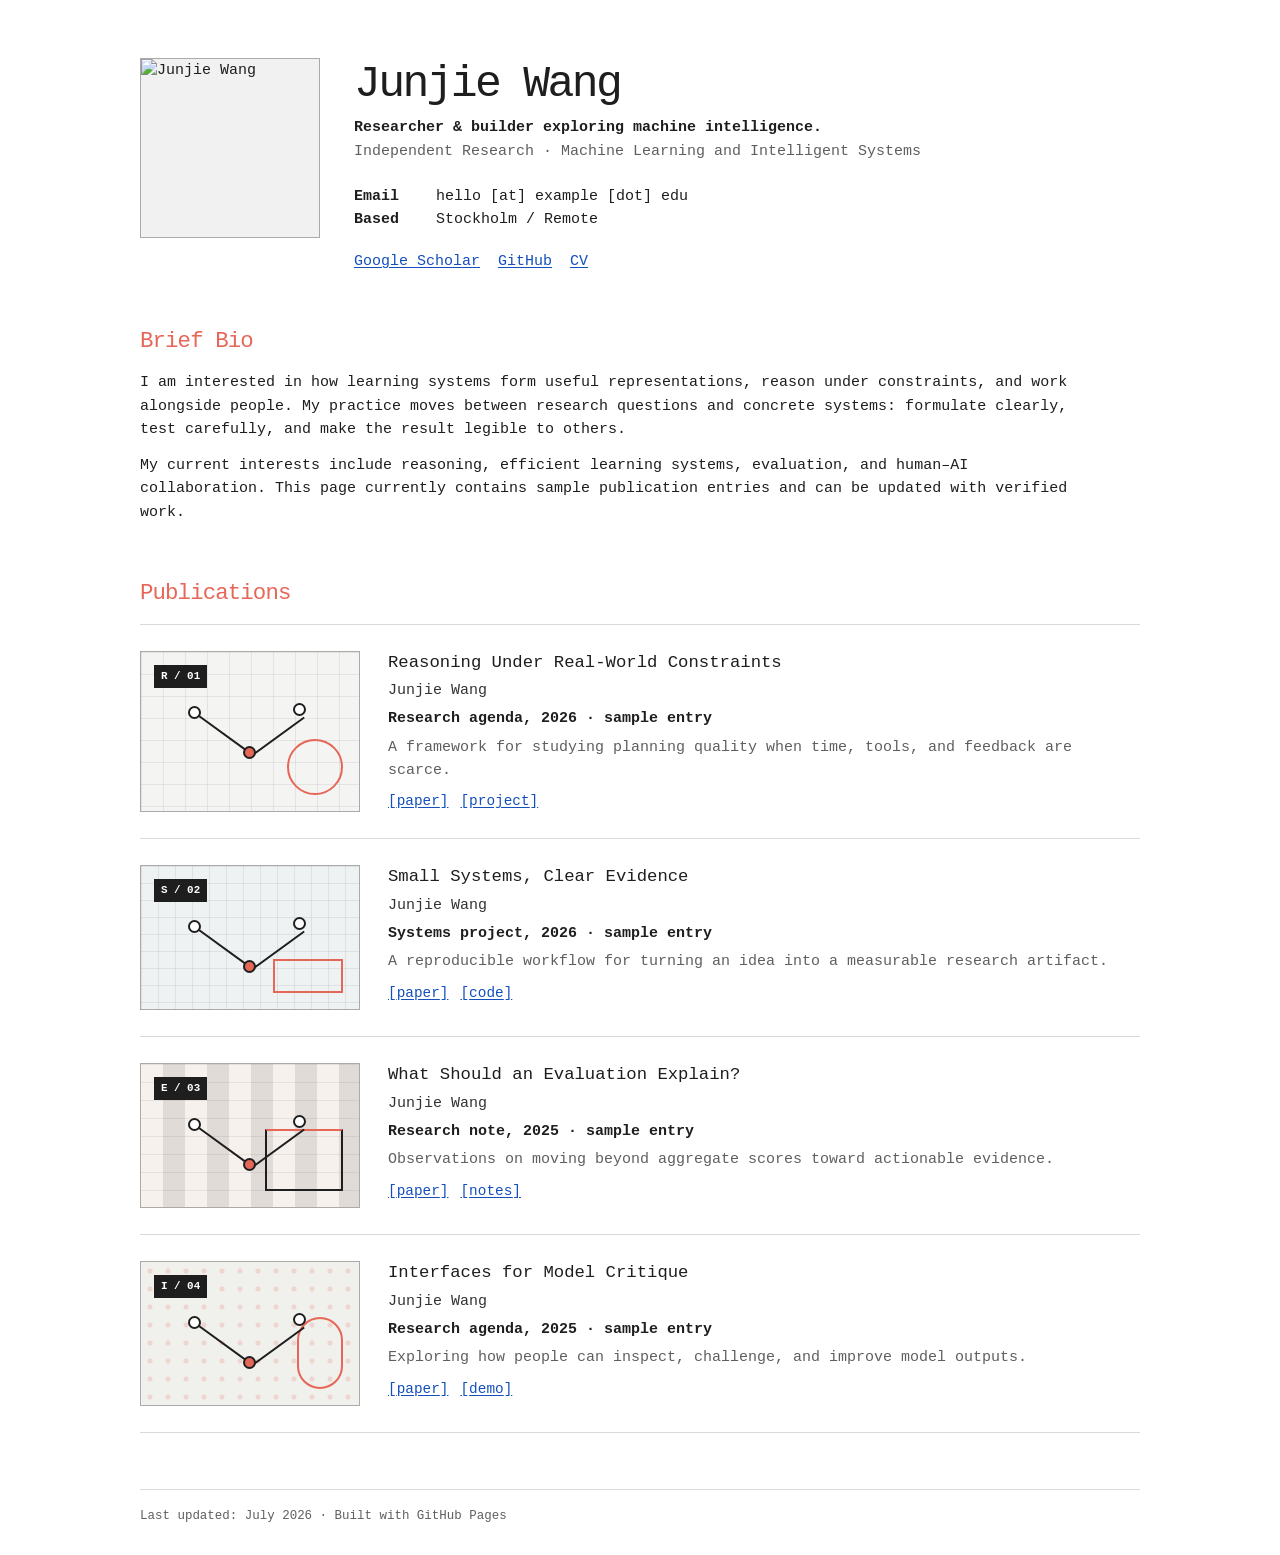
==== index.html @ a7fa6675 "Simplify academic homepage layout" ====
<!DOCTYPE html><html lang="en"><head><meta charSet="utf-8"/><meta name="viewport" content="width=device-width, initial-scale=1"/><link rel="preload" href="https://github.com/JesseWong333.png?size=360" as="image"/><style>@layer theme{:root,:host{--font-sans:ui-sans-serif, system-ui, sans-serif, "Apple Color Emoji", "Segoe UI Emoji", "Segoe UI Symbol", "Noto Color Emoji";--font-mono:ui-monospace, SFMono-Regular, Menlo, Monaco, Consolas, "Liberation Mono", "Courier New", monospace;--spacing:.25rem;--default-font-family:var(--font-sans);--default-mono-font-family:var(--font-mono)}}@layer base{*,:after,:before,::backdrop{box-sizing:border-box;border:0 solid;margin:0;padding:0}::file-selector-button{box-sizing:border-box;border:0 solid;margin:0;padding:0}html,:host{-webkit-text-size-adjust:100%;tab-size:4;line-height:1.5;font-family:var(--default-font-family,ui-sans-serif, system-ui, sans-serif, "Apple Color Emoji", "Segoe UI Emoji", "Segoe UI Symbol", "Noto Color Emoji");font-feature-settings:var(--default-font-feature-settings,normal);font-variation-settings:var(--default-font-variation-settings,normal);-webkit-tap-highlight-color:transparent}hr{height:0;color:inherit;border-top-width:1px}abbr:where([title]){-webkit-text-decoration:underline dotted;text-decoration:underline dotted}h1,h2,h3,h4,h5,h6{font-size:inherit;font-weight:inherit}a{color:inherit;-webkit-text-decoration:inherit;-webkit-text-decoration:inherit;-webkit-text-decoration:inherit;-webkit-text-decoration:inherit;text-decoration:inherit}b,strong{font-weight:bolder}code,kbd,samp,pre{font-family:var(--default-mono-font-family,ui-monospace, SFMono-Regular, Menlo, Monaco, Consolas, "Liberation Mono", "Courier New", monospace);font-feature-settings:var(--default-mono-font-feature-settings,normal);font-variation-settings:var(--default-mono-font-variation-settings,normal);font-size:1em}small{font-size:80%}sub,sup{vertical-align:baseline;font-size:75%;line-height:0;position:relative}sub{bottom:-.25em}sup{top:-.5em}table{text-indent:0;border-color:inherit;border-collapse:collapse}:-moz-focusring{outline:auto}progress{vertical-align:baseline}summary{display:list-item}ol,ul,menu{list-style:none}img,svg,video,canvas,audio,iframe,embed,object{vertical-align:middle;display:block}img,video{max-width:100%;height:auto}button,input,select,optgroup,textarea{font:inherit;font-feature-settings:inherit;font-variation-settings:inherit;letter-spacing:inherit;color:inherit;opacity:1;background-color:#0000;border-radius:0}::file-selector-button{font:inherit;font-feature-settings:inherit;font-variation-settings:inherit;letter-spacing:inherit;color:inherit;opacity:1;background-color:#0000;border-radius:0}:where(select:is([multiple],[size])) optgroup{font-weight:bolder}:where(select:is([multiple],[size])) optgroup option{padding-inline-start:20px}::file-selector-button{margin-inline-end:4px}::placeholder{opacity:1}@supports (not ((-webkit-appearance:-apple-pay-button))) or (contain-intrinsic-size:1px){::placeholder{color:currentColor}@supports (color:color-mix(in lab, red, red)){::placeholder{color:color-mix(in oklab, currentcolor 50%, transparent)}}}textarea{resize:vertical}::-webkit-search-decoration{-webkit-appearance:none}::-webkit-date-and-time-value{min-height:1lh;text-align:inherit}::-webkit-datetime-edit{display:inline-flex}::-webkit-datetime-edit-fields-wrapper{padding:0}::-webkit-datetime-edit{padding-block:0}::-webkit-datetime-edit-year-field{padding-block:0}::-webkit-datetime-edit-month-field{padding-block:0}::-webkit-datetime-edit-day-field{padding-block:0}::-webkit-datetime-edit-hour-field{padding-block:0}::-webkit-datetime-edit-minute-field{padding-block:0}::-webkit-datetime-edit-second-field{padding-block:0}::-webkit-datetime-edit-millisecond-field{padding-block:0}::-webkit-datetime-edit-meridiem-field{padding-block:0}::-webkit-calendar-picker-indicator{line-height:1}:-moz-ui-invalid{box-shadow:none}button,input:where([type=button],[type=reset],[type=submit]){appearance:button}::file-selector-button{appearance:button}::-webkit-inner-spin-button{height:auto}::-webkit-outer-spin-button{height:auto}[hidden]:where(:not([hidden=until-found])){display:none!important}}@layer components;@layer utilities{.static{position:static}.start{inset-inline-start:var(--spacing)}.block{display:block}.contents{display:contents}}:root{--ink:#1e1e1e;--muted:#5f5f5f;--paper:#fff;--line:#d9d9d9;--coral:#e66758;--link:#134fbd;--page:min(1000px, calc(100vw - 40px))}*{box-sizing:border-box}html{scroll-behavior:smooth}body{background:var(--paper);color:var(--ink);text-rendering:optimizelegibility;margin:0;font-family:SFMono-Regular,Consolas,Liberation Mono,Menlo,monospace;font-size:15px;line-height:1.55}a{color:var(--link);text-underline-offset:2px;text-decoration:underline}a:hover{color:var(--coral)}a:focus-visible{outline:2px solid var(--coral);outline-offset:3px}::selection{background:#ffd3cc}.page-shell{width:var(--page);margin:0 auto;padding:58px 0 28px}.profile-header{grid-template-columns:180px minmax(0,1fr);align-items:start;gap:34px;margin-bottom:54px;display:grid}.profile-photo{object-fit:cover;background:#f1f1f1;border:1px solid #aaa;width:180px;height:180px;display:block}.profile-summary{padding-top:2px}h1,h2,h3,p{margin-top:0}h1{letter-spacing:-.06em;margin-bottom:7px;font-size:clamp(2rem,5vw,2.8rem);line-height:1.1}.role{margin-bottom:0;font-weight:700}.affiliation{color:var(--muted);margin-bottom:22px}.contact-list{margin:0 0 19px}.contact-list div{grid-template-columns:72px 1fr;gap:10px;display:grid}.contact-list dt{font-weight:700}.contact-list dd{margin:0}.profile-links{flex-wrap:wrap;gap:7px 18px;display:flex}.bio-section,.publications-section{margin-bottom:56px}h2{color:var(--coral);letter-spacing:-.04em;margin-bottom:17px;font-size:1.4rem;line-height:1.2}.bio-section p{max-width:940px;margin-bottom:13px}.publication-list{border-top:1px solid var(--line)}.publication{border-bottom:1px solid var(--line);grid-template-columns:220px minmax(0,1fr);gap:28px;padding:26px 0;display:grid}.publication-image{background-color:#f4f4f2;background-image:linear-gradient(#1e1e1e14 1px,#0000 1px),linear-gradient(90deg,#1e1e1e14 1px,#0000 1px);background-size:22px 22px;border:1px solid #aaa;min-height:145px;position:relative;overflow:hidden}.publication-image:after{border:2px solid var(--coral);content:"";border-radius:50%;width:56px;height:56px;position:absolute;bottom:16px;right:16px}.diagram-label{z-index:2;background:var(--ink);color:#fff;padding:3px 7px;font-size:.68rem;font-weight:700;position:absolute;top:13px;left:13px}.diagram-node{z-index:2;border:2px solid var(--ink);background:#fff;border-radius:50%;width:13px;height:13px;position:absolute}.node-a{top:54px;left:47px}.node-b{background:var(--coral);top:94px;left:102px}.node-c{top:51px;left:152px}.diagram-line{z-index:1;background:var(--ink);transform-origin:0;height:2px;position:absolute}.line-a{width:67px;top:63px;left:58px;transform:rotate(36deg)}.line-b{width:62px;top:101px;left:113px;transform:rotate(-36deg)}.publication-image-2{background-color:#eef2f3;background-size:17px 17px}.publication-image-2:after{border-radius:0;width:70px;height:34px}.publication-image-3{background-color:#f7f1ed;background-image:linear-gradient(90deg,#0000 49%,#1e1e1e1a 50%),linear-gradient(#1e1e1e14 1px,#0000 1px);background-size:44px 18px}.publication-image-3:after{border-color:var(--ink);border-top-color:var(--coral);border-radius:0;width:78px;height:62px}.publication-image-4{background-color:#f0f0ec;background-image:radial-gradient(circle,#e6675833 0 2px,#0000 3px);background-size:18px 18px}.publication-image-4:after{border-radius:24px;width:46px;height:72px}.publication-copy h3{margin-bottom:5px;font-size:1.08rem;line-height:1.35}.publication-copy p{margin-bottom:5px}.authors{color:#333}.venue{font-weight:700}.description{color:var(--muted)}.publication-links{flex-wrap:wrap;gap:12px;margin-top:8px;font-size:.9rem;display:flex}footer{border-top:1px solid var(--line);color:var(--muted);padding-top:17px;font-size:.78rem}@media (max-width:680px){:root{--page:min(100% - 28px, 560px)}.page-shell{padding-top:30px}.profile-header{grid-template-columns:112px minmax(0,1fr);gap:20px;margin-bottom:40px}.profile-photo{width:112px;height:112px}h1{font-size:1.75rem}.role,.affiliation{font-size:.82rem}.affiliation{margin-bottom:13px}.contact-list{font-size:.75rem}.contact-list div{grid-template-columns:56px 1fr}.profile-links{gap:5px 12px;font-size:.78rem}.publication{grid-template-columns:132px minmax(0,1fr);gap:16px;padding:21px 0}.publication-image{min-height:110px}.node-a{left:25px}.node-b{left:61px}.node-c{left:99px}.line-a,.line-b{width:45px}}@media (max-width:460px){.profile-header{grid-template-columns:86px minmax(0,1fr);gap:15px}.profile-photo{width:86px;height:86px}.contact-list{grid-column:1/-1;margin-top:16px}.publication{grid-template-columns:1fr}.publication-image{width:min(220px,100%);min-height:132px}}
</style><title>Junjie Wang — Researcher &amp; Builder</title><meta name="description" content="Academic homepage of Junjie Wang — research interests, selected work, talks, and notes."/><meta property="og:title" content="Junjie Wang — Academic Homepage"/><meta property="og:description" content="Research at the intersection of machine intelligence, systems, and human–AI collaboration."/><meta property="og:image" content="https://jessewong333.github.io/og-minimal.png"/><meta property="og:image:width" content="1536"/><meta property="og:image:height" content="1024"/><meta property="og:type" content="website"/><meta name="twitter:card" content="summary_large_image"/><meta name="twitter:title" content="Junjie Wang — Academic Homepage"/><meta name="twitter:description" content="Research · Systems · Human–AI Collaboration"/><meta name="twitter:image" content="https://jessewong333.github.io/og-minimal.png"/></head><body><div hidden=""><!--$--><!--/$--></div><main class="page-shell"><header class="profile-header"><img class="profile-photo" src="https://github.com/JesseWong333.png?size=360" alt="Junjie Wang" width="180" height="180"/><div class="profile-summary"><h1>Junjie Wang</h1><p class="role">Researcher &amp; builder exploring machine intelligence.</p><p class="affiliation">Independent Research · Machine Learning and Intelligent Systems</p><dl class="contact-list"><div><dt>Email</dt><dd>hello [at] example [dot] edu</dd></div><div><dt>Based</dt><dd>Stockholm / Remote</dd></div></dl><nav class="profile-links" aria-label="Profile links"><a href="https://scholar.google.com/">Google Scholar</a><a href="https://github.com/JesseWong333">GitHub</a><a href="#publications-title">CV</a></nav></div></header><section class="bio-section" aria-labelledby="bio-title"><h2 id="bio-title">Brief Bio</h2><p>I am interested in how learning systems form useful representations, reason under constraints, and work alongside people. My practice moves between research questions and concrete systems: formulate clearly, test carefully, and make the result legible to others.</p><p>My current interests include reasoning, efficient learning systems, evaluation, and human–AI collaboration. This page currently contains sample publication entries and can be updated with verified work.</p></section><section class="publications-section" aria-labelledby="publications-title"><h2 id="publications-title">Publications</h2><div class="publication-list"><article class="publication"><div class="publication-image publication-image-1" role="img" aria-label="Abstract diagram representing constrained reasoning"><span class="diagram-label">R / 01</span><i class="diagram-node node-a"></i><i class="diagram-node node-b"></i><i class="diagram-node node-c"></i><i class="diagram-line line-a"></i><i class="diagram-line line-b"></i></div><div class="publication-copy"><h3>Reasoning Under Real-World Constraints</h3><p class="authors">Junjie Wang</p><p class="venue">Research agenda, 2026 · sample entry</p><p class="description">A framework for studying planning quality when time, tools, and feedback are scarce.</p><div class="publication-links"><a href="#publications-title">[<!-- -->paper<!-- -->]</a><a href="#publications-title">[<!-- -->project<!-- -->]</a></div></div></article><article class="publication"><div class="publication-image publication-image-2" role="img" aria-label="Abstract systems diagram with connected modules"><span class="diagram-label">S / 02</span><i class="diagram-node node-a"></i><i class="diagram-node node-b"></i><i class="diagram-node node-c"></i><i class="diagram-line line-a"></i><i class="diagram-line line-b"></i></div><div class="publication-copy"><h3>Small Systems, Clear Evidence</h3><p class="authors">Junjie Wang</p><p class="venue">Systems project, 2026 · sample entry</p><p class="description">A reproducible workflow for turning an idea into a measurable research artifact.</p><div class="publication-links"><a href="#publications-title">[<!-- -->paper<!-- -->]</a><a href="https://github.com/JesseWong333">[<!-- -->code<!-- -->]</a></div></div></article><article class="publication"><div class="publication-image publication-image-3" role="img" aria-label="Abstract evaluation chart and comparison diagram"><span class="diagram-label">E / 03</span><i class="diagram-node node-a"></i><i class="diagram-node node-b"></i><i class="diagram-node node-c"></i><i class="diagram-line line-a"></i><i class="diagram-line line-b"></i></div><div class="publication-copy"><h3>What Should an Evaluation Explain?</h3><p class="authors">Junjie Wang</p><p class="venue">Research note, 2025 · sample entry</p><p class="description">Observations on moving beyond aggregate scores toward actionable evidence.</p><div class="publication-links"><a href="#publications-title">[<!-- -->paper<!-- -->]</a><a href="#publications-title">[<!-- -->notes<!-- -->]</a></div></div></article><article class="publication"><div class="publication-image publication-image-4" role="img" aria-label="Abstract human and model interaction diagram"><span class="diagram-label">I / 04</span><i class="diagram-node node-a"></i><i class="diagram-node node-b"></i><i class="diagram-node node-c"></i><i class="diagram-line line-a"></i><i class="diagram-line line-b"></i></div><div class="publication-copy"><h3>Interfaces for Model Critique</h3><p class="authors">Junjie Wang</p><p class="venue">Research agenda, 2025 · sample entry</p><p class="description">Exploring how people can inspect, challenge, and improve model outputs.</p><div class="publication-links"><a href="#publications-title">[<!-- -->paper<!-- -->]</a><a href="#publications-title">[<!-- -->demo<!-- -->]</a></div></div></article></div></section><footer><p>Last updated: July 2026 · Built with GitHub Pages</p></footer></main><!--$--><!--/$--></body></html>
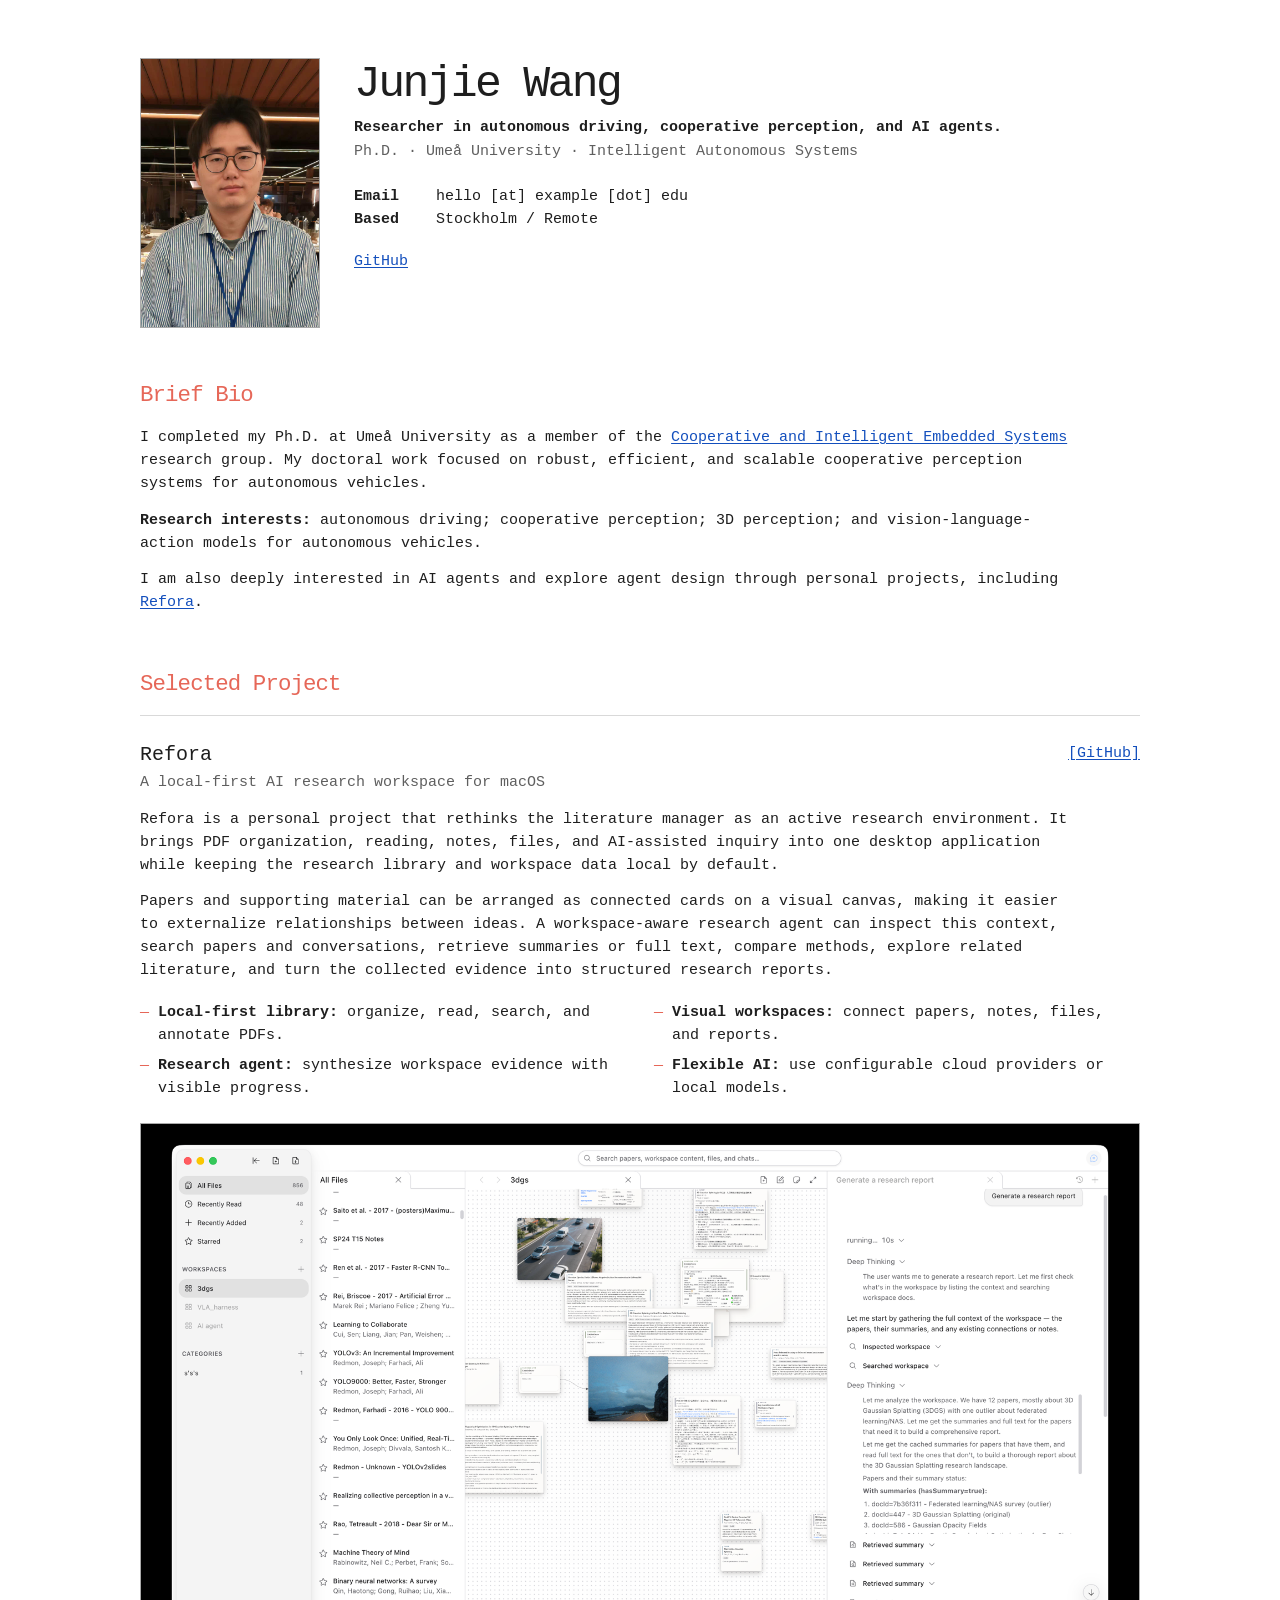
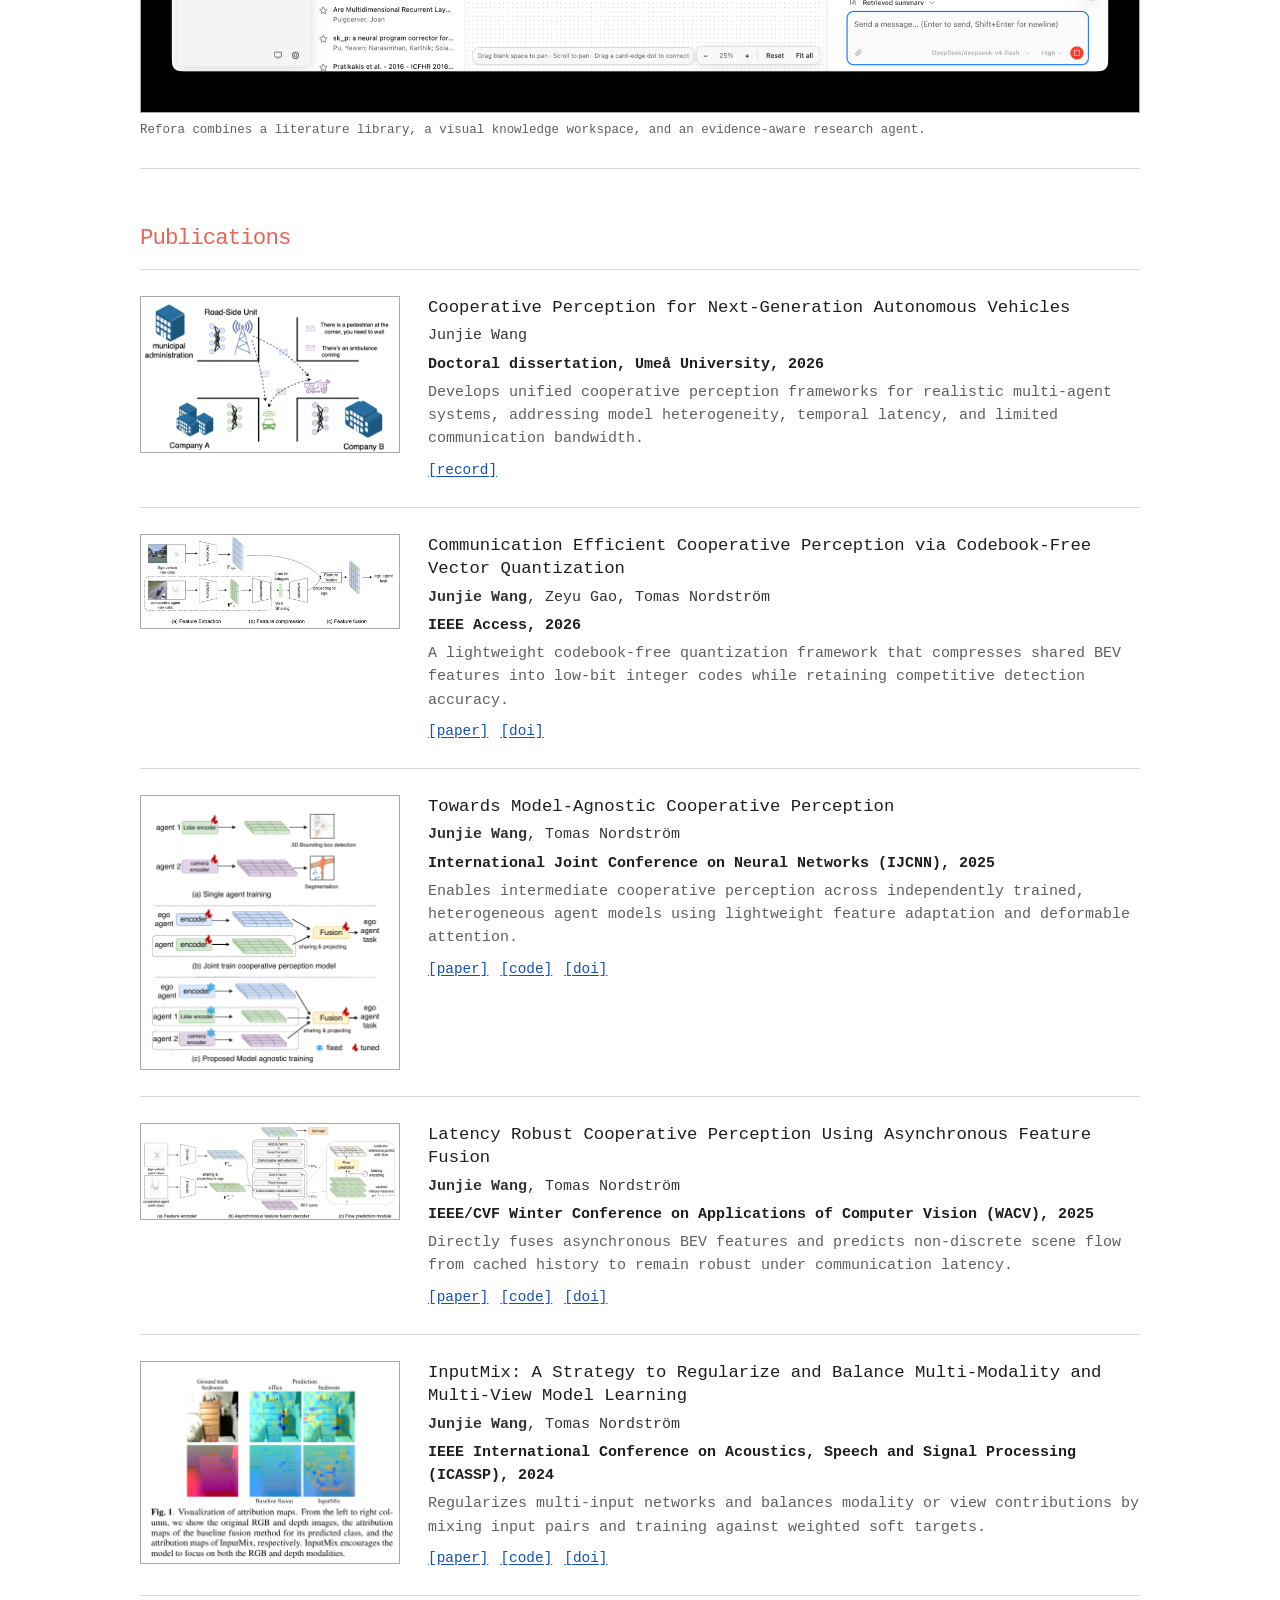
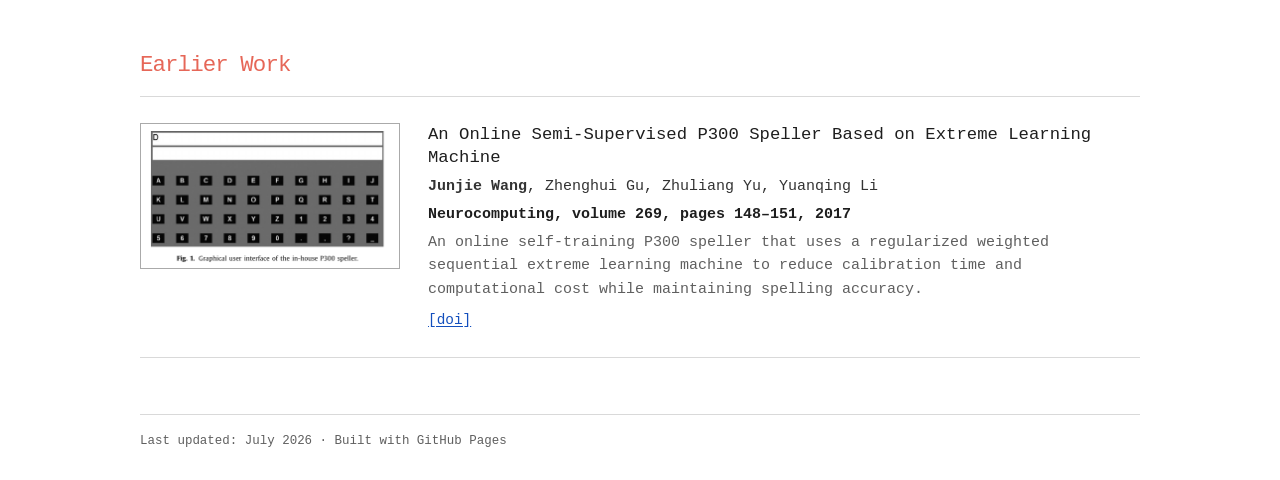
==== commit 45c40e60: "update" ====
--- a/index.html
+++ b/index.html
@@ -1,2 +1,829 @@
-<!DOCTYPE html><html lang="en"><head><meta charSet="utf-8"/><meta name="viewport" content="width=device-width, initial-scale=1"/><link rel="preload" href="https://github.com/JesseWong333.png?size=360" as="image"/><style>@layer theme{:root,:host{--font-sans:ui-sans-serif, system-ui, sans-serif, "Apple Color Emoji", "Segoe UI Emoji", "Segoe UI Symbol", "Noto Color Emoji";--font-mono:ui-monospace, SFMono-Regular, Menlo, Monaco, Consolas, "Liberation Mono", "Courier New", monospace;--spacing:.25rem;--default-font-family:var(--font-sans);--default-mono-font-family:var(--font-mono)}}@layer base{*,:after,:before,::backdrop{box-sizing:border-box;border:0 solid;margin:0;padding:0}::file-selector-button{box-sizing:border-box;border:0 solid;margin:0;padding:0}html,:host{-webkit-text-size-adjust:100%;tab-size:4;line-height:1.5;font-family:var(--default-font-family,ui-sans-serif, system-ui, sans-serif, "Apple Color Emoji", "Segoe UI Emoji", "Segoe UI Symbol", "Noto Color Emoji");font-feature-settings:var(--default-font-feature-settings,normal);font-variation-settings:var(--default-font-variation-settings,normal);-webkit-tap-highlight-color:transparent}hr{height:0;color:inherit;border-top-width:1px}abbr:where([title]){-webkit-text-decoration:underline dotted;text-decoration:underline dotted}h1,h2,h3,h4,h5,h6{font-size:inherit;font-weight:inherit}a{color:inherit;-webkit-text-decoration:inherit;-webkit-text-decoration:inherit;-webkit-text-decoration:inherit;-webkit-text-decoration:inherit;text-decoration:inherit}b,strong{font-weight:bolder}code,kbd,samp,pre{font-family:var(--default-mono-font-family,ui-monospace, SFMono-Regular, Menlo, Monaco, Consolas, "Liberation Mono", "Courier New", monospace);font-feature-settings:var(--default-mono-font-feature-settings,normal);font-variation-settings:var(--default-mono-font-variation-settings,normal);font-size:1em}small{font-size:80%}sub,sup{vertical-align:baseline;font-size:75%;line-height:0;position:relative}sub{bottom:-.25em}sup{top:-.5em}table{text-indent:0;border-color:inherit;border-collapse:collapse}:-moz-focusring{outline:auto}progress{vertical-align:baseline}summary{display:list-item}ol,ul,menu{list-style:none}img,svg,video,canvas,audio,iframe,embed,object{vertical-align:middle;display:block}img,video{max-width:100%;height:auto}button,input,select,optgroup,textarea{font:inherit;font-feature-settings:inherit;font-variation-settings:inherit;letter-spacing:inherit;color:inherit;opacity:1;background-color:#0000;border-radius:0}::file-selector-button{font:inherit;font-feature-settings:inherit;font-variation-settings:inherit;letter-spacing:inherit;color:inherit;opacity:1;background-color:#0000;border-radius:0}:where(select:is([multiple],[size])) optgroup{font-weight:bolder}:where(select:is([multiple],[size])) optgroup option{padding-inline-start:20px}::file-selector-button{margin-inline-end:4px}::placeholder{opacity:1}@supports (not ((-webkit-appearance:-apple-pay-button))) or (contain-intrinsic-size:1px){::placeholder{color:currentColor}@supports (color:color-mix(in lab, red, red)){::placeholder{color:color-mix(in oklab, currentcolor 50%, transparent)}}}textarea{resize:vertical}::-webkit-search-decoration{-webkit-appearance:none}::-webkit-date-and-time-value{min-height:1lh;text-align:inherit}::-webkit-datetime-edit{display:inline-flex}::-webkit-datetime-edit-fields-wrapper{padding:0}::-webkit-datetime-edit{padding-block:0}::-webkit-datetime-edit-year-field{padding-block:0}::-webkit-datetime-edit-month-field{padding-block:0}::-webkit-datetime-edit-day-field{padding-block:0}::-webkit-datetime-edit-hour-field{padding-block:0}::-webkit-datetime-edit-minute-field{padding-block:0}::-webkit-datetime-edit-second-field{padding-block:0}::-webkit-datetime-edit-millisecond-field{padding-block:0}::-webkit-datetime-edit-meridiem-field{padding-block:0}::-webkit-calendar-picker-indicator{line-height:1}:-moz-ui-invalid{box-shadow:none}button,input:where([type=button],[type=reset],[type=submit]){appearance:button}::file-selector-button{appearance:button}::-webkit-inner-spin-button{height:auto}::-webkit-outer-spin-button{height:auto}[hidden]:where(:not([hidden=until-found])){display:none!important}}@layer components;@layer utilities{.static{position:static}.start{inset-inline-start:var(--spacing)}.block{display:block}.contents{display:contents}}:root{--ink:#1e1e1e;--muted:#5f5f5f;--paper:#fff;--line:#d9d9d9;--coral:#e66758;--link:#134fbd;--page:min(1000px, calc(100vw - 40px))}*{box-sizing:border-box}html{scroll-behavior:smooth}body{background:var(--paper);color:var(--ink);text-rendering:optimizelegibility;margin:0;font-family:SFMono-Regular,Consolas,Liberation Mono,Menlo,monospace;font-size:15px;line-height:1.55}a{color:var(--link);text-underline-offset:2px;text-decoration:underline}a:hover{color:var(--coral)}a:focus-visible{outline:2px solid var(--coral);outline-offset:3px}::selection{background:#ffd3cc}.page-shell{width:var(--page);margin:0 auto;padding:58px 0 28px}.profile-header{grid-template-columns:180px minmax(0,1fr);align-items:start;gap:34px;margin-bottom:54px;display:grid}.profile-photo{object-fit:cover;background:#f1f1f1;border:1px solid #aaa;width:180px;height:180px;display:block}.profile-summary{padding-top:2px}h1,h2,h3,p{margin-top:0}h1{letter-spacing:-.06em;margin-bottom:7px;font-size:clamp(2rem,5vw,2.8rem);line-height:1.1}.role{margin-bottom:0;font-weight:700}.affiliation{color:var(--muted);margin-bottom:22px}.contact-list{margin:0 0 19px}.contact-list div{grid-template-columns:72px 1fr;gap:10px;display:grid}.contact-list dt{font-weight:700}.contact-list dd{margin:0}.profile-links{flex-wrap:wrap;gap:7px 18px;display:flex}.bio-section,.publications-section{margin-bottom:56px}h2{color:var(--coral);letter-spacing:-.04em;margin-bottom:17px;font-size:1.4rem;line-height:1.2}.bio-section p{max-width:940px;margin-bottom:13px}.publication-list{border-top:1px solid var(--line)}.publication{border-bottom:1px solid var(--line);grid-template-columns:220px minmax(0,1fr);gap:28px;padding:26px 0;display:grid}.publication-image{background-color:#f4f4f2;background-image:linear-gradient(#1e1e1e14 1px,#0000 1px),linear-gradient(90deg,#1e1e1e14 1px,#0000 1px);background-size:22px 22px;border:1px solid #aaa;min-height:145px;position:relative;overflow:hidden}.publication-image:after{border:2px solid var(--coral);content:"";border-radius:50%;width:56px;height:56px;position:absolute;bottom:16px;right:16px}.diagram-label{z-index:2;background:var(--ink);color:#fff;padding:3px 7px;font-size:.68rem;font-weight:700;position:absolute;top:13px;left:13px}.diagram-node{z-index:2;border:2px solid var(--ink);background:#fff;border-radius:50%;width:13px;height:13px;position:absolute}.node-a{top:54px;left:47px}.node-b{background:var(--coral);top:94px;left:102px}.node-c{top:51px;left:152px}.diagram-line{z-index:1;background:var(--ink);transform-origin:0;height:2px;position:absolute}.line-a{width:67px;top:63px;left:58px;transform:rotate(36deg)}.line-b{width:62px;top:101px;left:113px;transform:rotate(-36deg)}.publication-image-2{background-color:#eef2f3;background-size:17px 17px}.publication-image-2:after{border-radius:0;width:70px;height:34px}.publication-image-3{background-color:#f7f1ed;background-image:linear-gradient(90deg,#0000 49%,#1e1e1e1a 50%),linear-gradient(#1e1e1e14 1px,#0000 1px);background-size:44px 18px}.publication-image-3:after{border-color:var(--ink);border-top-color:var(--coral);border-radius:0;width:78px;height:62px}.publication-image-4{background-color:#f0f0ec;background-image:radial-gradient(circle,#e6675833 0 2px,#0000 3px);background-size:18px 18px}.publication-image-4:after{border-radius:24px;width:46px;height:72px}.publication-copy h3{margin-bottom:5px;font-size:1.08rem;line-height:1.35}.publication-copy p{margin-bottom:5px}.authors{color:#333}.venue{font-weight:700}.description{color:var(--muted)}.publication-links{flex-wrap:wrap;gap:12px;margin-top:8px;font-size:.9rem;display:flex}footer{border-top:1px solid var(--line);color:var(--muted);padding-top:17px;font-size:.78rem}@media (max-width:680px){:root{--page:min(100% - 28px, 560px)}.page-shell{padding-top:30px}.profile-header{grid-template-columns:112px minmax(0,1fr);gap:20px;margin-bottom:40px}.profile-photo{width:112px;height:112px}h1{font-size:1.75rem}.role,.affiliation{font-size:.82rem}.affiliation{margin-bottom:13px}.contact-list{font-size:.75rem}.contact-list div{grid-template-columns:56px 1fr}.profile-links{gap:5px 12px;font-size:.78rem}.publication{grid-template-columns:132px minmax(0,1fr);gap:16px;padding:21px 0}.publication-image{min-height:110px}.node-a{left:25px}.node-b{left:61px}.node-c{left:99px}.line-a,.line-b{width:45px}}@media (max-width:460px){.profile-header{grid-template-columns:86px minmax(0,1fr);gap:15px}.profile-photo{width:86px;height:86px}.contact-list{grid-column:1/-1;margin-top:16px}.publication{grid-template-columns:1fr}.publication-image{width:min(220px,100%);min-height:132px}}
-</style><title>Junjie Wang — Researcher &amp; Builder</title><meta name="description" content="Academic homepage of Junjie Wang — research interests, selected work, talks, and notes."/><meta property="og:title" content="Junjie Wang — Academic Homepage"/><meta property="og:description" content="Research at the intersection of machine intelligence, systems, and human–AI collaboration."/><meta property="og:image" content="https://jessewong333.github.io/og-minimal.png"/><meta property="og:image:width" content="1536"/><meta property="og:image:height" content="1024"/><meta property="og:type" content="website"/><meta name="twitter:card" content="summary_large_image"/><meta name="twitter:title" content="Junjie Wang — Academic Homepage"/><meta name="twitter:description" content="Research · Systems · Human–AI Collaboration"/><meta name="twitter:image" content="https://jessewong333.github.io/og-minimal.png"/></head><body><div hidden=""><!--$--><!--/$--></div><main class="page-shell"><header class="profile-header"><img class="profile-photo" src="https://github.com/JesseWong333.png?size=360" alt="Junjie Wang" width="180" height="180"/><div class="profile-summary"><h1>Junjie Wang</h1><p class="role">Researcher &amp; builder exploring machine intelligence.</p><p class="affiliation">Independent Research · Machine Learning and Intelligent Systems</p><dl class="contact-list"><div><dt>Email</dt><dd>hello [at] example [dot] edu</dd></div><div><dt>Based</dt><dd>Stockholm / Remote</dd></div></dl><nav class="profile-links" aria-label="Profile links"><a href="https://scholar.google.com/">Google Scholar</a><a href="https://github.com/JesseWong333">GitHub</a><a href="#publications-title">CV</a></nav></div></header><section class="bio-section" aria-labelledby="bio-title"><h2 id="bio-title">Brief Bio</h2><p>I am interested in how learning systems form useful representations, reason under constraints, and work alongside people. My practice moves between research questions and concrete systems: formulate clearly, test carefully, and make the result legible to others.</p><p>My current interests include reasoning, efficient learning systems, evaluation, and human–AI collaboration. This page currently contains sample publication entries and can be updated with verified work.</p></section><section class="publications-section" aria-labelledby="publications-title"><h2 id="publications-title">Publications</h2><div class="publication-list"><article class="publication"><div class="publication-image publication-image-1" role="img" aria-label="Abstract diagram representing constrained reasoning"><span class="diagram-label">R / 01</span><i class="diagram-node node-a"></i><i class="diagram-node node-b"></i><i class="diagram-node node-c"></i><i class="diagram-line line-a"></i><i class="diagram-line line-b"></i></div><div class="publication-copy"><h3>Reasoning Under Real-World Constraints</h3><p class="authors">Junjie Wang</p><p class="venue">Research agenda, 2026 · sample entry</p><p class="description">A framework for studying planning quality when time, tools, and feedback are scarce.</p><div class="publication-links"><a href="#publications-title">[<!-- -->paper<!-- -->]</a><a href="#publications-title">[<!-- -->project<!-- -->]</a></div></div></article><article class="publication"><div class="publication-image publication-image-2" role="img" aria-label="Abstract systems diagram with connected modules"><span class="diagram-label">S / 02</span><i class="diagram-node node-a"></i><i class="diagram-node node-b"></i><i class="diagram-node node-c"></i><i class="diagram-line line-a"></i><i class="diagram-line line-b"></i></div><div class="publication-copy"><h3>Small Systems, Clear Evidence</h3><p class="authors">Junjie Wang</p><p class="venue">Systems project, 2026 · sample entry</p><p class="description">A reproducible workflow for turning an idea into a measurable research artifact.</p><div class="publication-links"><a href="#publications-title">[<!-- -->paper<!-- -->]</a><a href="https://github.com/JesseWong333">[<!-- -->code<!-- -->]</a></div></div></article><article class="publication"><div class="publication-image publication-image-3" role="img" aria-label="Abstract evaluation chart and comparison diagram"><span class="diagram-label">E / 03</span><i class="diagram-node node-a"></i><i class="diagram-node node-b"></i><i class="diagram-node node-c"></i><i class="diagram-line line-a"></i><i class="diagram-line line-b"></i></div><div class="publication-copy"><h3>What Should an Evaluation Explain?</h3><p class="authors">Junjie Wang</p><p class="venue">Research note, 2025 · sample entry</p><p class="description">Observations on moving beyond aggregate scores toward actionable evidence.</p><div class="publication-links"><a href="#publications-title">[<!-- -->paper<!-- -->]</a><a href="#publications-title">[<!-- -->notes<!-- -->]</a></div></div></article><article class="publication"><div class="publication-image publication-image-4" role="img" aria-label="Abstract human and model interaction diagram"><span class="diagram-label">I / 04</span><i class="diagram-node node-a"></i><i class="diagram-node node-b"></i><i class="diagram-node node-c"></i><i class="diagram-line line-a"></i><i class="diagram-line line-b"></i></div><div class="publication-copy"><h3>Interfaces for Model Critique</h3><p class="authors">Junjie Wang</p><p class="venue">Research agenda, 2025 · sample entry</p><p class="description">Exploring how people can inspect, challenge, and improve model outputs.</p><div class="publication-links"><a href="#publications-title">[<!-- -->paper<!-- -->]</a><a href="#publications-title">[<!-- -->demo<!-- -->]</a></div></div></article></div></section><footer><p>Last updated: July 2026 · Built with GitHub Pages</p></footer></main><!--$--><!--/$--></body></html>+<!DOCTYPE html>
+<html lang="en">
+  <head>
+    <meta charSet="utf-8" />
+    <meta name="viewport" content="width=device-width, initial-scale=1" />
+    <link rel="preload" href="https://github.com/junjie-wang-dev.png?size=360" as="image" />
+    <style>
+      @layer theme {
+        :root, :host {
+          --font-sans:
+            ui-sans-serif, system-ui, sans-serif, "Apple Color Emoji", "Segoe UI Emoji",
+            "Segoe UI Symbol", "Noto Color Emoji";
+          --font-mono:
+            ui-monospace, SFMono-Regular, Menlo, Monaco, Consolas, "Liberation Mono",
+            "Courier New", monospace;
+          --spacing: 0.25rem;
+          --default-font-family: var(--font-sans);
+          --default-mono-font-family: var(--font-mono);
+        }
+      }
+      @layer base {
+        *, :after, :before, ::backdrop {
+          box-sizing: border-box;
+          border: 0 solid;
+          margin: 0;
+          padding: 0;
+        }
+        ::file-selector-button {
+          box-sizing: border-box;
+          border: 0 solid;
+          margin: 0;
+          padding: 0;
+        }
+        html, :host {
+          -webkit-text-size-adjust: 100%;
+          tab-size: 4;
+          line-height: 1.5;
+          font-family: var(
+            --default-font-family,
+            ui-sans-serif,
+            system-ui,
+            sans-serif,
+            "Apple Color Emoji",
+            "Segoe UI Emoji",
+            "Segoe UI Symbol",
+            "Noto Color Emoji"
+          );
+          font-feature-settings: var(--default-font-feature-settings, normal);
+          font-variation-settings: var(--default-font-variation-settings, normal);
+          -webkit-tap-highlight-color: transparent;
+        }
+        hr {
+          height: 0;
+          color: inherit;
+          border-top-width: 1px;
+        }
+        abbr:where([title]) {
+          -webkit-text-decoration: underline dotted;
+          text-decoration: underline dotted;
+        }
+        h1, h2, h3, h4, h5, h6 {
+          font-size: inherit;
+          font-weight: inherit;
+        }
+        a {
+          color: inherit;
+          -webkit-text-decoration: inherit;
+          -webkit-text-decoration: inherit;
+          -webkit-text-decoration: inherit;
+          -webkit-text-decoration: inherit;
+          text-decoration: inherit;
+        }
+        b, strong {
+          font-weight: bolder;
+        }
+        code, kbd, samp, pre {
+          font-family: var(
+            --default-mono-font-family,
+            ui-monospace,
+            SFMono-Regular,
+            Menlo,
+            Monaco,
+            Consolas,
+            "Liberation Mono",
+            "Courier New",
+            monospace
+          );
+          font-feature-settings: var(--default-mono-font-feature-settings, normal);
+          font-variation-settings: var(--default-mono-font-variation-settings, normal);
+          font-size: 1em;
+        }
+        small {
+          font-size: 80%;
+        }
+        sub, sup {
+          vertical-align: baseline;
+          font-size: 75%;
+          line-height: 0;
+          position: relative;
+        }
+        sub {
+          bottom: -0.25em;
+        }
+        sup {
+          top: -0.5em;
+        }
+        table {
+          text-indent: 0;
+          border-color: inherit;
+          border-collapse: collapse;
+        }
+        :-moz-focusring {
+          outline: auto;
+        }
+        progress {
+          vertical-align: baseline;
+        }
+        summary {
+          display: list-item;
+        }
+        ol, ul, menu {
+          list-style: none;
+        }
+        img, svg, video, canvas, audio, iframe, embed, object {
+          vertical-align: middle;
+          display: block;
+        }
+        img, video {
+          max-width: 100%;
+          height: auto;
+        }
+        button, input, select, optgroup, textarea {
+          font: inherit;
+          font-feature-settings: inherit;
+          font-variation-settings: inherit;
+          letter-spacing: inherit;
+          color: inherit;
+          opacity: 1;
+          background-color: #0000;
+          border-radius: 0;
+        }
+        ::file-selector-button {
+          font: inherit;
+          font-feature-settings: inherit;
+          font-variation-settings: inherit;
+          letter-spacing: inherit;
+          color: inherit;
+          opacity: 1;
+          background-color: #0000;
+          border-radius: 0;
+        }
+        :where(select:is([multiple], [size])) optgroup {
+          font-weight: bolder;
+        }
+        :where(select:is([multiple], [size])) optgroup option {
+          padding-inline-start: 20px;
+        }
+        ::file-selector-button {
+          margin-inline-end: 4px;
+        }
+        ::placeholder {
+          opacity: 1;
+        }
+        @supports (not ((-webkit-appearance: -apple-pay-button)))
+          or (contain-intrinsic-size: 1px) {
+          ::placeholder {
+            color: currentColor;
+          }
+          @supports (color: color-mix(in lab, red, red)) {
+            ::placeholder {
+              color: color-mix(in oklab, currentcolor 50%, transparent);
+            }
+          }
+        }
+        textarea {
+          resize: vertical;
+        }
+        ::-webkit-search-decoration {
+          -webkit-appearance: none;
+        }
+        ::-webkit-date-and-time-value {
+          min-height: 1lh;
+          text-align: inherit;
+        }
+        ::-webkit-datetime-edit {
+          display: inline-flex;
+        }
+        ::-webkit-datetime-edit-fields-wrapper {
+          padding: 0;
+        }
+        ::-webkit-datetime-edit {
+          padding-block: 0;
+        }
+        ::-webkit-datetime-edit-year-field {
+          padding-block: 0;
+        }
+        ::-webkit-datetime-edit-month-field {
+          padding-block: 0;
+        }
+        ::-webkit-datetime-edit-day-field {
+          padding-block: 0;
+        }
+        ::-webkit-datetime-edit-hour-field {
+          padding-block: 0;
+        }
+        ::-webkit-datetime-edit-minute-field {
+          padding-block: 0;
+        }
+        ::-webkit-datetime-edit-second-field {
+          padding-block: 0;
+        }
+        ::-webkit-datetime-edit-millisecond-field {
+          padding-block: 0;
+        }
+        ::-webkit-datetime-edit-meridiem-field {
+          padding-block: 0;
+        }
+        ::-webkit-calendar-picker-indicator {
+          line-height: 1;
+        }
+        :-moz-ui-invalid {
+          box-shadow: none;
+        }
+        button, input:where([type="button"], [type="reset"], [type="submit"]) {
+          appearance: button;
+        }
+        ::file-selector-button {
+          appearance: button;
+        }
+        ::-webkit-inner-spin-button {
+          height: auto;
+        }
+        ::-webkit-outer-spin-button {
+          height: auto;
+        }
+        [hidden]:where(:not([hidden="until-found"])) {
+          display: none !important;
+        }
+      }
+      @layer components;
+      @layer utilities {
+        .static {
+          position: static;
+        }
+        .start {
+          inset-inline-start: var(--spacing);
+        }
+        .block {
+          display: block;
+        }
+        .contents {
+          display: contents;
+        }
+      }
+      :root {
+        --ink: #1e1e1e;
+        --muted: #5f5f5f;
+        --paper: #fff;
+        --line: #d9d9d9;
+        --coral: #e66758;
+        --link: #134fbd;
+        --page: min(1000px, calc(100vw - 40px));
+      }
+      * {
+        box-sizing: border-box;
+      }
+      html {
+        scroll-behavior: smooth;
+      }
+      body {
+        background: var(--paper);
+        color: var(--ink);
+        text-rendering: optimizelegibility;
+        margin: 0;
+        font-family: SFMono-Regular, Consolas, Liberation Mono, Menlo, monospace;
+        font-size: 15px;
+        line-height: 1.55;
+      }
+      a {
+        color: var(--link);
+        text-underline-offset: 2px;
+        text-decoration: underline;
+      }
+      a:hover {
+        color: var(--coral);
+      }
+      a:focus-visible {
+        outline: 2px solid var(--coral);
+        outline-offset: 3px;
+      }
+      ::selection {
+        background: #ffd3cc;
+      }
+      .page-shell {
+        width: var(--page);
+        margin: 0 auto;
+        padding: 58px 0 28px;
+      }
+      .profile-header {
+        grid-template-columns: 180px minmax(0, 1fr);
+        align-items: start;
+        gap: 34px;
+        margin-bottom: 54px;
+        display: grid;
+      }
+      .profile-photo {
+        object-fit: cover;
+        background: #f1f1f1;
+        border: 1px solid #aaa;
+        width: 180px;
+        height: 270px;
+        display: block;
+      }
+      .profile-summary {
+        padding-top: 2px;
+      }
+      h1, h2, h3, p {
+        margin-top: 0;
+      }
+      h1 {
+        letter-spacing: -0.06em;
+        margin-bottom: 7px;
+        font-size: clamp(2rem, 5vw, 2.8rem);
+        line-height: 1.1;
+      }
+      .role {
+        margin-bottom: 0;
+        font-weight: 700;
+      }
+      .affiliation {
+        color: var(--muted);
+        margin-bottom: 22px;
+      }
+      .contact-list {
+        margin: 0 0 19px;
+      }
+      .contact-list div {
+        grid-template-columns: 72px 1fr;
+        gap: 10px;
+        display: grid;
+      }
+      .contact-list dt {
+        font-weight: 700;
+      }
+      .contact-list dd {
+        margin: 0;
+      }
+      .profile-links {
+        flex-wrap: wrap;
+        gap: 7px 18px;
+        display: flex;
+      }
+      .bio-section, .projects-section, .publications-section, .earlier-work-section {
+        margin-bottom: 56px;
+      }
+      h2 {
+        color: var(--coral);
+        letter-spacing: -0.04em;
+        margin-bottom: 17px;
+        font-size: 1.4rem;
+        line-height: 1.2;
+      }
+      .bio-section p {
+        max-width: 940px;
+        margin-bottom: 13px;
+      }
+      .project-card {
+        border-top: 1px solid var(--line);
+        border-bottom: 1px solid var(--line);
+        padding: 26px 0 28px;
+      }
+      .project-heading {
+        display: flex;
+        align-items: start;
+        justify-content: space-between;
+        gap: 24px;
+        margin-bottom: 14px;
+      }
+      .project-heading h3 {
+        margin-bottom: 3px;
+        font-size: 1.25rem;
+        line-height: 1.3;
+      }
+      .project-tagline {
+        color: var(--muted);
+        margin-bottom: 0;
+      }
+      .project-description {
+        max-width: 940px;
+        margin-bottom: 12px;
+      }
+      .project-features {
+        grid-template-columns: repeat(2, minmax(0, 1fr));
+        gap: 7px 28px;
+        margin: 18px 0 22px;
+        display: grid;
+      }
+      .project-features li {
+        padding-left: 18px;
+        position: relative;
+      }
+      .project-features li::before {
+        color: var(--coral);
+        content: "—";
+        position: absolute;
+        left: 0;
+      }
+      .project-figure {
+        margin: 0;
+      }
+      .project-image {
+        background: #000;
+        border: 1px solid #aaa;
+        width: 100%;
+        height: auto;
+        display: block;
+      }
+      .project-figure figcaption {
+        color: var(--muted);
+        margin-top: 8px;
+        font-size: 0.78rem;
+      }
+      .publication-list {
+        border-top: 1px solid var(--line);
+      }
+      .publication {
+        border-bottom: 1px solid var(--line);
+        grid-template-columns: 260px minmax(0, 1fr);
+        gap: 28px;
+        padding: 26px 0;
+        display: grid;
+      }
+      .publication-image {
+        background: #fff;
+        border: 1px solid #aaa;
+        width: 100%;
+        height: auto;
+        display: block;
+      }
+      .publication-copy h3 {
+        margin-bottom: 5px;
+        font-size: 1.08rem;
+        line-height: 1.35;
+      }
+      .publication-copy p {
+        margin-bottom: 5px;
+      }
+      .authors {
+        color: #333;
+      }
+      .venue {
+        font-weight: 700;
+      }
+      .description {
+        color: var(--muted);
+      }
+      .publication-links {
+        flex-wrap: wrap;
+        gap: 12px;
+        margin-top: 8px;
+        font-size: 0.9rem;
+        display: flex;
+      }
+      footer {
+        border-top: 1px solid var(--line);
+        color: var(--muted);
+        padding-top: 17px;
+        font-size: 0.78rem;
+      }
+      @media (max-width: 680px) {
+        :root {
+          --page: min(100% - 28px, 560px);
+        }
+        .page-shell {
+          padding-top: 30px;
+        }
+        .profile-header {
+          grid-template-columns: 112px minmax(0, 1fr);
+          gap: 20px;
+          margin-bottom: 40px;
+        }
+        .profile-photo {
+          width: 112px;
+          height: 168px;
+        }
+        h1 {
+          font-size: 1.75rem;
+        }
+        .role, .affiliation {
+          font-size: 0.82rem;
+        }
+        .affiliation {
+          margin-bottom: 13px;
+        }
+        .contact-list {
+          font-size: 0.75rem;
+        }
+        .contact-list div {
+          grid-template-columns: 56px 1fr;
+        }
+        .profile-links {
+          gap: 5px 12px;
+          font-size: 0.78rem;
+        }
+        .publication {
+          grid-template-columns: 180px minmax(0, 1fr);
+          gap: 16px;
+          padding: 21px 0;
+        }
+        .project-features {
+          grid-template-columns: 1fr;
+        }
+      }
+      @media (max-width: 460px) {
+        .profile-header {
+          grid-template-columns: 86px minmax(0, 1fr);
+          gap: 15px;
+        }
+        .profile-photo {
+          width: 86px;
+          height: 129px;
+        }
+        .contact-list {
+          grid-column: 1/-1;
+          margin-top: 16px;
+        }
+        .publication {
+          grid-template-columns: 1fr;
+        }
+        .publication-image {
+          width: min(320px, 100%);
+        }
+        .project-heading {
+          display: block;
+        }
+        .project-heading > a {
+          margin-top: 8px;
+          display: inline-block;
+        }
+      }
+    </style>
+    <title>Junjie Wang — Researcher &amp; Builder</title>
+    <meta
+      name="description"
+      content="Academic homepage of Junjie Wang — autonomous driving, cooperative perception, 3D perception, vision-language-action models, and AI agents."
+    />
+    <meta property="og:title" content="Junjie Wang — Academic Homepage" />
+    <meta
+      property="og:description"
+      content="Research in autonomous driving, cooperative perception, 3D perception, vision-language-action models, and AI agents."
+    />
+    <meta property="og:image" content="https://jessewong333.github.io/og-minimal.png" />
+    <meta property="og:image:width" content="1536" />
+    <meta property="og:image:height" content="1024" />
+    <meta property="og:type" content="website" />
+    <meta name="twitter:card" content="summary_large_image" />
+    <meta name="twitter:title" content="Junjie Wang — Academic Homepage" />
+    <meta
+      name="twitter:description"
+      content="Autonomous Driving · Cooperative Perception · 3D Perception · AI Agents"
+    />
+    <meta name="twitter:image" content="https://jessewong333.github.io/og-minimal.png" />
+  </head>
+  <body>
+    <main class="page-shell">
+      <header class="profile-header">
+        <img
+          class="profile-photo"
+          src="images/profile.jpg"
+          alt="Junjie Wang"
+          width="180"
+          height="270"
+        />
+        <div class="profile-summary">
+          <h1>Junjie Wang</h1>
+          <p class="role">Researcher in autonomous driving, cooperative perception, and AI agents.</p>
+          <p class="affiliation">Ph.D. · Umeå University · Intelligent Autonomous Systems</p>
+          <dl class="contact-list">
+            <div>
+              <dt>Email</dt>
+              <dd>hello [at] example [dot] edu</dd>
+            </div>
+            <div>
+              <dt>Based</dt>
+              <dd>Stockholm / Remote</dd>
+            </div>
+          </dl>
+          <nav class="profile-links" aria-label="Profile links">
+            <a href="https://github.com/junjie-wang-dev">GitHub</a>
+          </nav>
+        </div>
+      </header>
+      <section class="bio-section" aria-labelledby="bio-title">
+        <h2 id="bio-title">Brief Bio</h2>
+        <p>
+          I completed my Ph.D. at Umeå University as a member of the
+          <a
+            href="https://www.umu.se/en/research/groups/cooperative-and-intelligent-embedded-systems/"
+          >Cooperative and Intelligent Embedded Systems</a>
+          research group. My doctoral work focused on robust, efficient, and scalable cooperative
+          perception systems for autonomous vehicles.
+        </p>
+        <p>
+          <strong>Research interests:</strong> autonomous driving; cooperative perception; 3D
+          perception; and vision-language-action models for autonomous vehicles.
+        </p>
+        <p>
+          I am also deeply interested in AI agents and explore agent design through personal
+          projects, including <a href="https://github.com/junjie-wang-dev/Refora">Refora</a>.
+        </p>
+      </section>
+      <section class="projects-section" aria-labelledby="projects-title">
+        <h2 id="projects-title">Selected Project</h2>
+        <article class="project-card">
+          <header class="project-heading">
+            <div>
+              <h3>Refora</h3>
+              <p class="project-tagline">A local-first AI research workspace for macOS</p>
+            </div>
+            <a href="https://github.com/junjie-wang-dev/Refora">[GitHub]</a>
+          </header>
+          <p class="project-description">
+            Refora is a personal project that rethinks the literature manager as an active research
+            environment. It brings PDF organization, reading, notes, files, and AI-assisted inquiry
+            into one desktop application while keeping the research library and workspace data
+            local by default.
+          </p>
+          <p class="project-description">
+            Papers and supporting material can be arranged as connected cards on a visual canvas,
+            making it easier to externalize relationships between ideas. A workspace-aware research
+            agent can inspect this context, search papers and conversations, retrieve summaries or
+            full text, compare methods, explore related literature, and turn the collected evidence
+            into structured research reports.
+          </p>
+          <ul class="project-features">
+            <li><strong>Local-first library:</strong> organize, read, search, and annotate PDFs.</li>
+            <li><strong>Visual workspaces:</strong> connect papers, notes, files, and reports.</li>
+            <li><strong>Research agent:</strong> synthesize workspace evidence with visible progress.</li>
+            <li><strong>Flexible AI:</strong> use configurable cloud providers or local models.</li>
+          </ul>
+          <figure class="project-figure">
+            <a href="https://github.com/junjie-wang-dev/Refora">
+              <img
+                class="project-image"
+                src="images/projects/refora-workspace.png"
+                alt="Refora interface showing a PDF library, a connected visual research workspace, and an AI agent generating a research report"
+                width="1800"
+                height="1061"
+                loading="lazy"
+              />
+            </a>
+            <figcaption>
+              Refora combines a literature library, a visual knowledge workspace, and an
+              evidence-aware research agent.
+            </figcaption>
+          </figure>
+        </article>
+      </section>
+      <section class="publications-section" aria-labelledby="publications-title">
+        <h2 id="publications-title">Publications</h2>
+        <div class="publication-list">
+          <article class="publication">
+            <img
+              class="publication-image"
+              src="images/publications/phd-thesis.png"
+              alt="Overview connecting the thesis research objectives, four included papers, and their synthesis"
+              width="680"
+              height="360"
+              loading="lazy"
+            />
+            <div class="publication-copy">
+              <h3>Cooperative Perception for Next-Generation Autonomous Vehicles</h3>
+              <p class="authors">Junjie Wang</p>
+              <p class="venue">Doctoral dissertation, Umeå University, 2026</p>
+              <p class="description">
+                Develops unified cooperative perception frameworks for realistic multi-agent
+                systems, addressing model heterogeneity, temporal latency, and limited communication
+                bandwidth.
+              </p>
+              <div class="publication-links">
+                <a href="https://umu.diva-portal.org/smash/record.jsf?pid=diva2%3A2052321"
+                >[record]</a>
+              </div>
+            </div>
+          </article>
+          <article class="publication">
+            <img
+              class="publication-image"
+              src="images/publications/cfq4cp.png"
+              alt="Conceptual cooperative perception network connecting a road-side unit and autonomous vehicles"
+              width="760"
+              height="570"
+              loading="lazy"
+            />
+            <div class="publication-copy">
+              <h3>
+                Communication Efficient Cooperative Perception via Codebook-Free Vector Quantization
+              </h3>
+              <p class="authors"><strong>Junjie Wang</strong>, Zeyu Gao, Tomas Nordström</p>
+              <p class="venue">IEEE Access, 2026</p>
+              <p class="description">
+                A lightweight codebook-free quantization framework that compresses shared BEV
+                features into low-bit integer codes while retaining competitive detection accuracy.
+              </p>
+              <div class="publication-links">
+                <a href="papers/cfq4cp.pdf">[paper]</a>
+                <a href="https://doi.org/10.1109/ACCESS.2026.3674083">[doi]</a>
+              </div>
+            </div>
+          </article>
+          <article class="publication">
+            <img
+              class="publication-image"
+              src="images/publications/imcp.png"
+              alt="Comparison of single-agent, jointly trained, and model-agnostic cooperative perception"
+              width="520"
+              height="550"
+              loading="lazy"
+            />
+            <div class="publication-copy">
+              <h3>Towards Model-Agnostic Cooperative Perception</h3>
+              <p class="authors"><strong>Junjie Wang</strong>, Tomas Nordström</p>
+              <p class="venue">International Joint Conference on Neural Networks (IJCNN), 2025</p>
+              <p class="description">
+                Enables intermediate cooperative perception across independently trained,
+                heterogeneous agent models using lightweight feature adaptation and deformable
+                attention.
+              </p>
+              <div class="publication-links">
+                <a href="papers/imcp.pdf">[paper]</a>
+                <a href="https://github.com/JesseWong333/IMCP">[code]</a>
+                <a href="https://doi.org/10.1109/IJCNN64981.2025.11229412">[doi]</a>
+              </div>
+            </div>
+          </article>
+          <article class="publication">
+            <img
+              class="publication-image"
+              src="images/publications/lrcp.png"
+              alt="Cooperative detection under 300 millisecond latency, with and without LRCP compensation"
+              width="500"
+              height="430"
+              loading="lazy"
+            />
+            <div class="publication-copy">
+              <h3>Latency Robust Cooperative Perception Using Asynchronous Feature Fusion</h3>
+              <p class="authors"><strong>Junjie Wang</strong>, Tomas Nordström</p>
+              <p class="venue">
+                IEEE/CVF Winter Conference on Applications of Computer Vision (WACV), 2025
+              </p>
+              <p class="description">
+                Directly fuses asynchronous BEV features and predicts non-discrete scene flow from
+                cached history to remain robust under communication latency.
+              </p>
+              <div class="publication-links">
+                <a href="papers/lrcp.pdf">[paper]</a>
+                <a href="https://github.com/JesseWong333/LRCP">[code]</a>
+                <a href="https://doi.org/10.1109/WACV61041.2025.00476">[doi]</a>
+              </div>
+            </div>
+          </article>
+          <article class="publication">
+            <img
+              class="publication-image"
+              src="images/publications/inputmix.png"
+              alt="Attribution maps comparing baseline fusion with InputMix on RGB and depth inputs"
+              width="520"
+              height="405"
+              loading="lazy"
+            />
+            <div class="publication-copy">
+              <h3>
+                InputMix: A Strategy to Regularize and Balance Multi-Modality and Multi-View Model
+                Learning
+              </h3>
+              <p class="authors"><strong>Junjie Wang</strong>, Tomas Nordström</p>
+              <p class="venue">
+                IEEE International Conference on Acoustics, Speech and Signal Processing (ICASSP),
+                2024
+              </p>
+              <p class="description">
+                Regularizes multi-input networks and balances modality or view contributions by
+                mixing input pairs and training against weighted soft targets.
+              </p>
+              <div class="publication-links">
+                <a href="papers/inputmix.pdf">[paper]</a>
+                <a href="https://github.com/JesseWong333/inputmix/">[code]</a>
+                <a href="https://doi.org/10.1109/ICASSP48485.2024.10446664">[doi]</a>
+              </div>
+            </div>
+          </article>
+        </div>
+      </section>
+      <section class="earlier-work-section" aria-labelledby="earlier-work-title">
+        <h2 id="earlier-work-title">Earlier Work</h2>
+        <div class="publication-list">
+          <article class="publication">
+            <img
+              class="publication-image"
+              src="images/publications/p300-speller.png"
+              alt="Graphical user interface of the in-house P300 speller"
+              width="520"
+              height="290"
+              loading="lazy"
+            />
+            <div class="publication-copy">
+              <h3>An Online Semi-Supervised P300 Speller Based on Extreme Learning Machine</h3>
+              <p class="authors">
+                <strong>Junjie Wang</strong>, Zhenghui Gu, Zhuliang Yu, Yuanqing Li
+              </p>
+              <p class="venue">Neurocomputing, volume 269, pages 148–151, 2017</p>
+              <p class="description">
+                An online self-training P300 speller that uses a regularized weighted sequential
+                extreme learning machine to reduce calibration time and computational cost while
+                maintaining spelling accuracy.
+              </p>
+              <div class="publication-links">
+                <a href="https://doi.org/10.1016/j.neucom.2016.12.098">[doi]</a>
+              </div>
+            </div>
+          </article>
+        </div>
+      </section>
+      <footer>
+        <p>Last updated: July 2026 · Built with GitHub Pages</p>
+      </footer>
+    </main>
+  </body>
+</html>
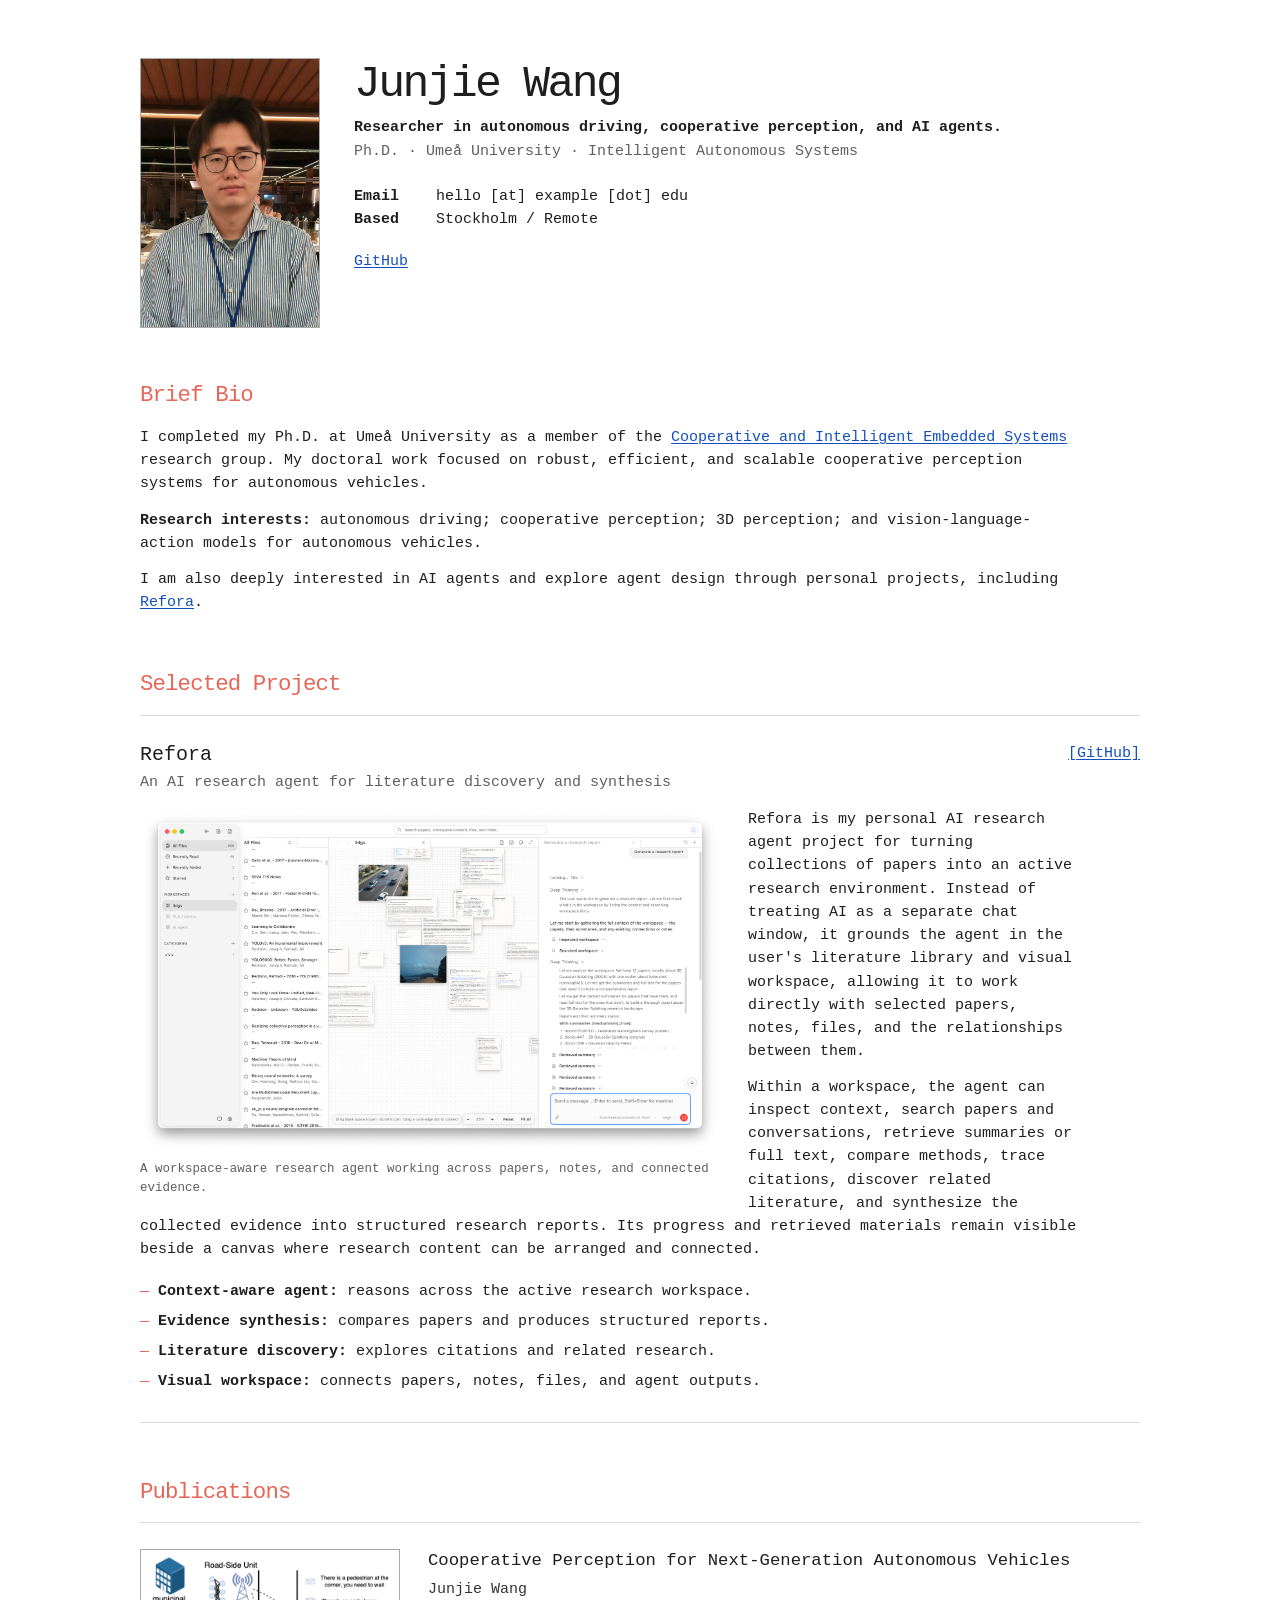
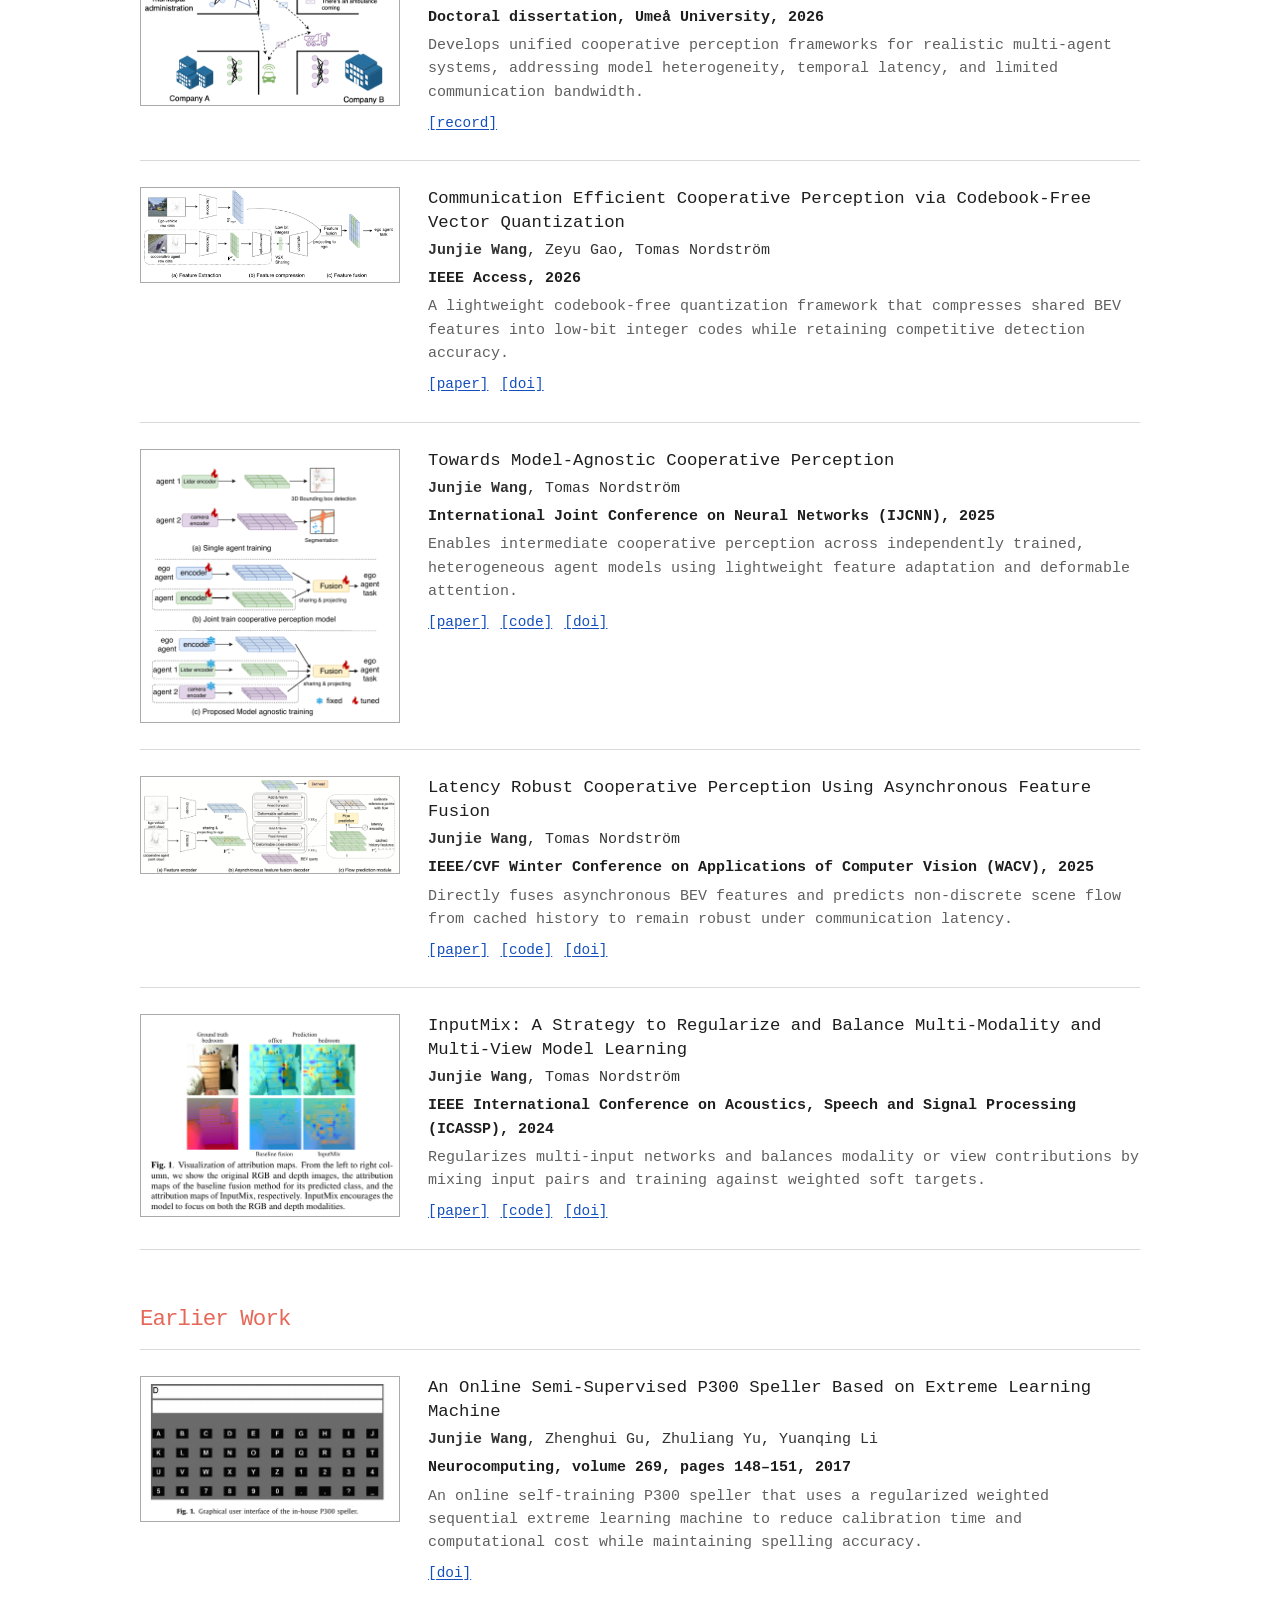
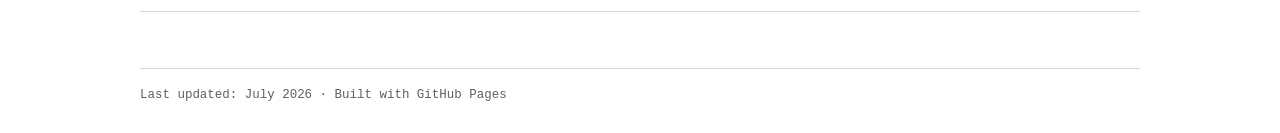
==== commit 62c8936f: "Refine Refora project presentation and layout" ====
--- a/index.html
+++ b/index.html
@@ -369,6 +369,11 @@
         border-bottom: 1px solid var(--line);
         padding: 26px 0 28px;
       }
+      .project-card::after {
+        clear: both;
+        content: "";
+        display: table;
+      }
       .project-heading {
         display: flex;
         align-items: start;
@@ -390,9 +395,9 @@
         margin-bottom: 12px;
       }
       .project-features {
-        grid-template-columns: repeat(2, minmax(0, 1fr));
-        gap: 7px 28px;
-        margin: 18px 0 22px;
+        grid-template-columns: 1fr;
+        gap: 7px;
+        margin: 18px 0 0;
         display: grid;
       }
       .project-features li {
@@ -406,11 +411,12 @@
         left: 0;
       }
       .project-figure {
-        margin: 0;
+        float: left;
+        width: min(58%, 580px);
+        margin: 2px 28px 16px 0;
       }
       .project-image {
-        background: #000;
-        border: 1px solid #aaa;
+        background: #fff;
         width: 100%;
         height: auto;
         display: block;
@@ -509,6 +515,11 @@
         }
         .project-features {
           grid-template-columns: 1fr;
+        }
+        .project-figure {
+          float: none;
+          width: 100%;
+          margin: 0 0 18px;
         }
       }
       @media (max-width: 460px) {
@@ -615,29 +626,12 @@
           <header class="project-heading">
             <div>
               <h3>Refora</h3>
-              <p class="project-tagline">A local-first AI research workspace for macOS</p>
+              <p class="project-tagline">
+                An AI research agent for literature discovery and synthesis
+              </p>
             </div>
             <a href="https://github.com/junjie-wang-dev/Refora">[GitHub]</a>
           </header>
-          <p class="project-description">
-            Refora is a personal project that rethinks the literature manager as an active research
-            environment. It brings PDF organization, reading, notes, files, and AI-assisted inquiry
-            into one desktop application while keeping the research library and workspace data
-            local by default.
-          </p>
-          <p class="project-description">
-            Papers and supporting material can be arranged as connected cards on a visual canvas,
-            making it easier to externalize relationships between ideas. A workspace-aware research
-            agent can inspect this context, search papers and conversations, retrieve summaries or
-            full text, compare methods, explore related literature, and turn the collected evidence
-            into structured research reports.
-          </p>
-          <ul class="project-features">
-            <li><strong>Local-first library:</strong> organize, read, search, and annotate PDFs.</li>
-            <li><strong>Visual workspaces:</strong> connect papers, notes, files, and reports.</li>
-            <li><strong>Research agent:</strong> synthesize workspace evidence with visible progress.</li>
-            <li><strong>Flexible AI:</strong> use configurable cloud providers or local models.</li>
-          </ul>
           <figure class="project-figure">
             <a href="https://github.com/junjie-wang-dev/Refora">
               <img
@@ -650,10 +644,28 @@
               />
             </a>
             <figcaption>
-              Refora combines a literature library, a visual knowledge workspace, and an
-              evidence-aware research agent.
+              A workspace-aware research agent working across papers, notes, and connected evidence.
             </figcaption>
           </figure>
+          <p class="project-description">
+            Refora is my personal AI research agent project for turning collections of papers into
+            an active research environment. Instead of treating AI as a separate chat window, it
+            grounds the agent in the user's literature library and visual workspace, allowing it to
+            work directly with selected papers, notes, files, and the relationships between them.
+          </p>
+          <p class="project-description">
+            Within a workspace, the agent can inspect context, search papers and conversations,
+            retrieve summaries or full text, compare methods, trace citations, discover related
+            literature, and synthesize the collected evidence into structured research reports. Its
+            progress and retrieved materials remain visible beside a canvas where research content
+            can be arranged and connected.
+          </p>
+          <ul class="project-features">
+            <li><strong>Context-aware agent:</strong> reasons across the active research workspace.</li>
+            <li><strong>Evidence synthesis:</strong> compares papers and produces structured reports.</li>
+            <li><strong>Literature discovery:</strong> explores citations and related research.</li>
+            <li><strong>Visual workspace:</strong> connects papers, notes, files, and agent outputs.</li>
+          </ul>
         </article>
       </section>
       <section class="publications-section" aria-labelledby="publications-title">
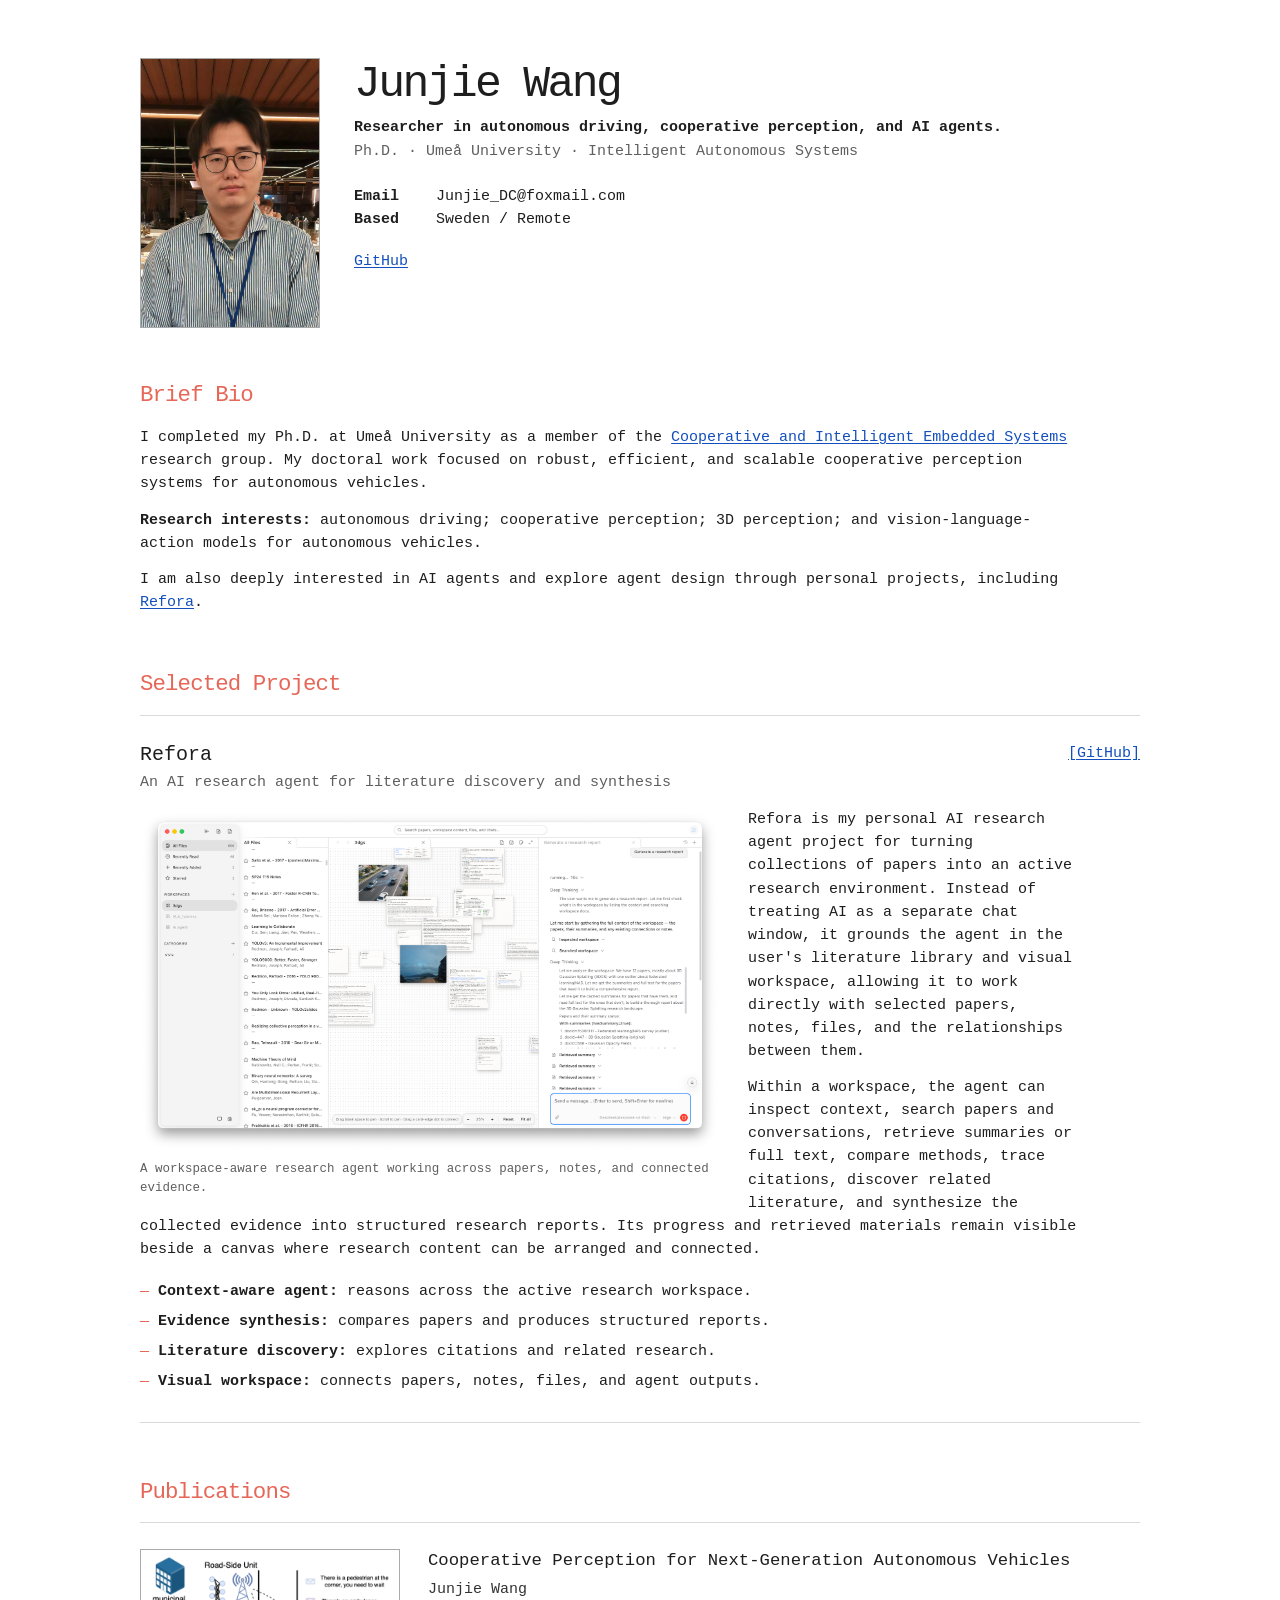
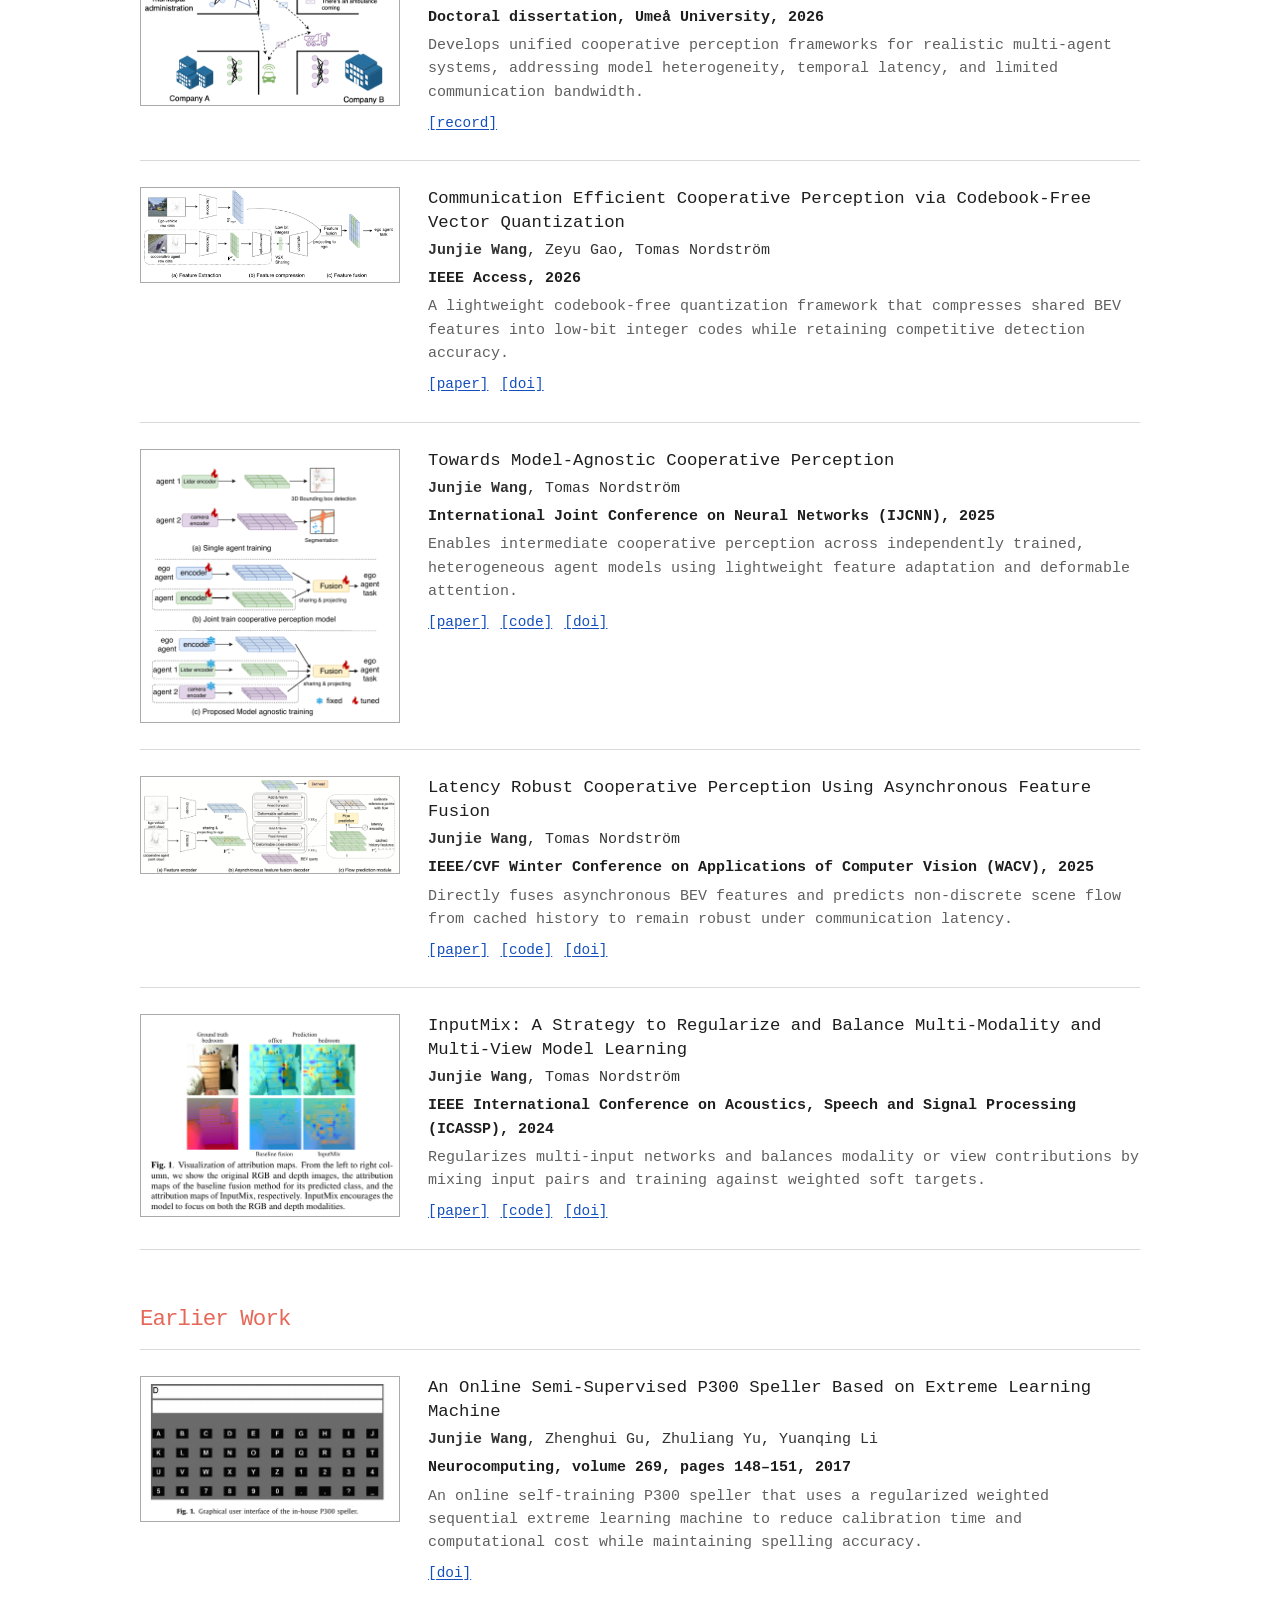
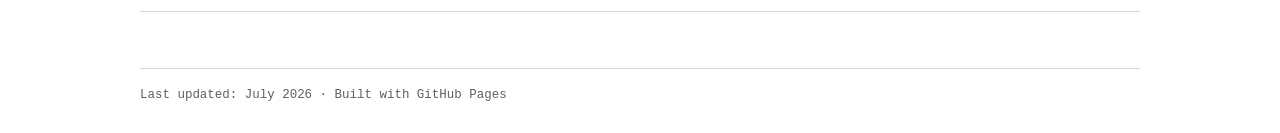
==== commit 9fd8e649: "update" ====
--- a/index.html
+++ b/index.html
@@ -589,11 +589,11 @@
           <dl class="contact-list">
             <div>
               <dt>Email</dt>
-              <dd>hello [at] example [dot] edu</dd>
+              <dd>Junjie_DC@foxmail.com</dd>
             </div>
             <div>
               <dt>Based</dt>
-              <dd>Stockholm / Remote</dd>
+              <dd>Sweden / Remote</dd>
             </div>
           </dl>
           <nav class="profile-links" aria-label="Profile links">
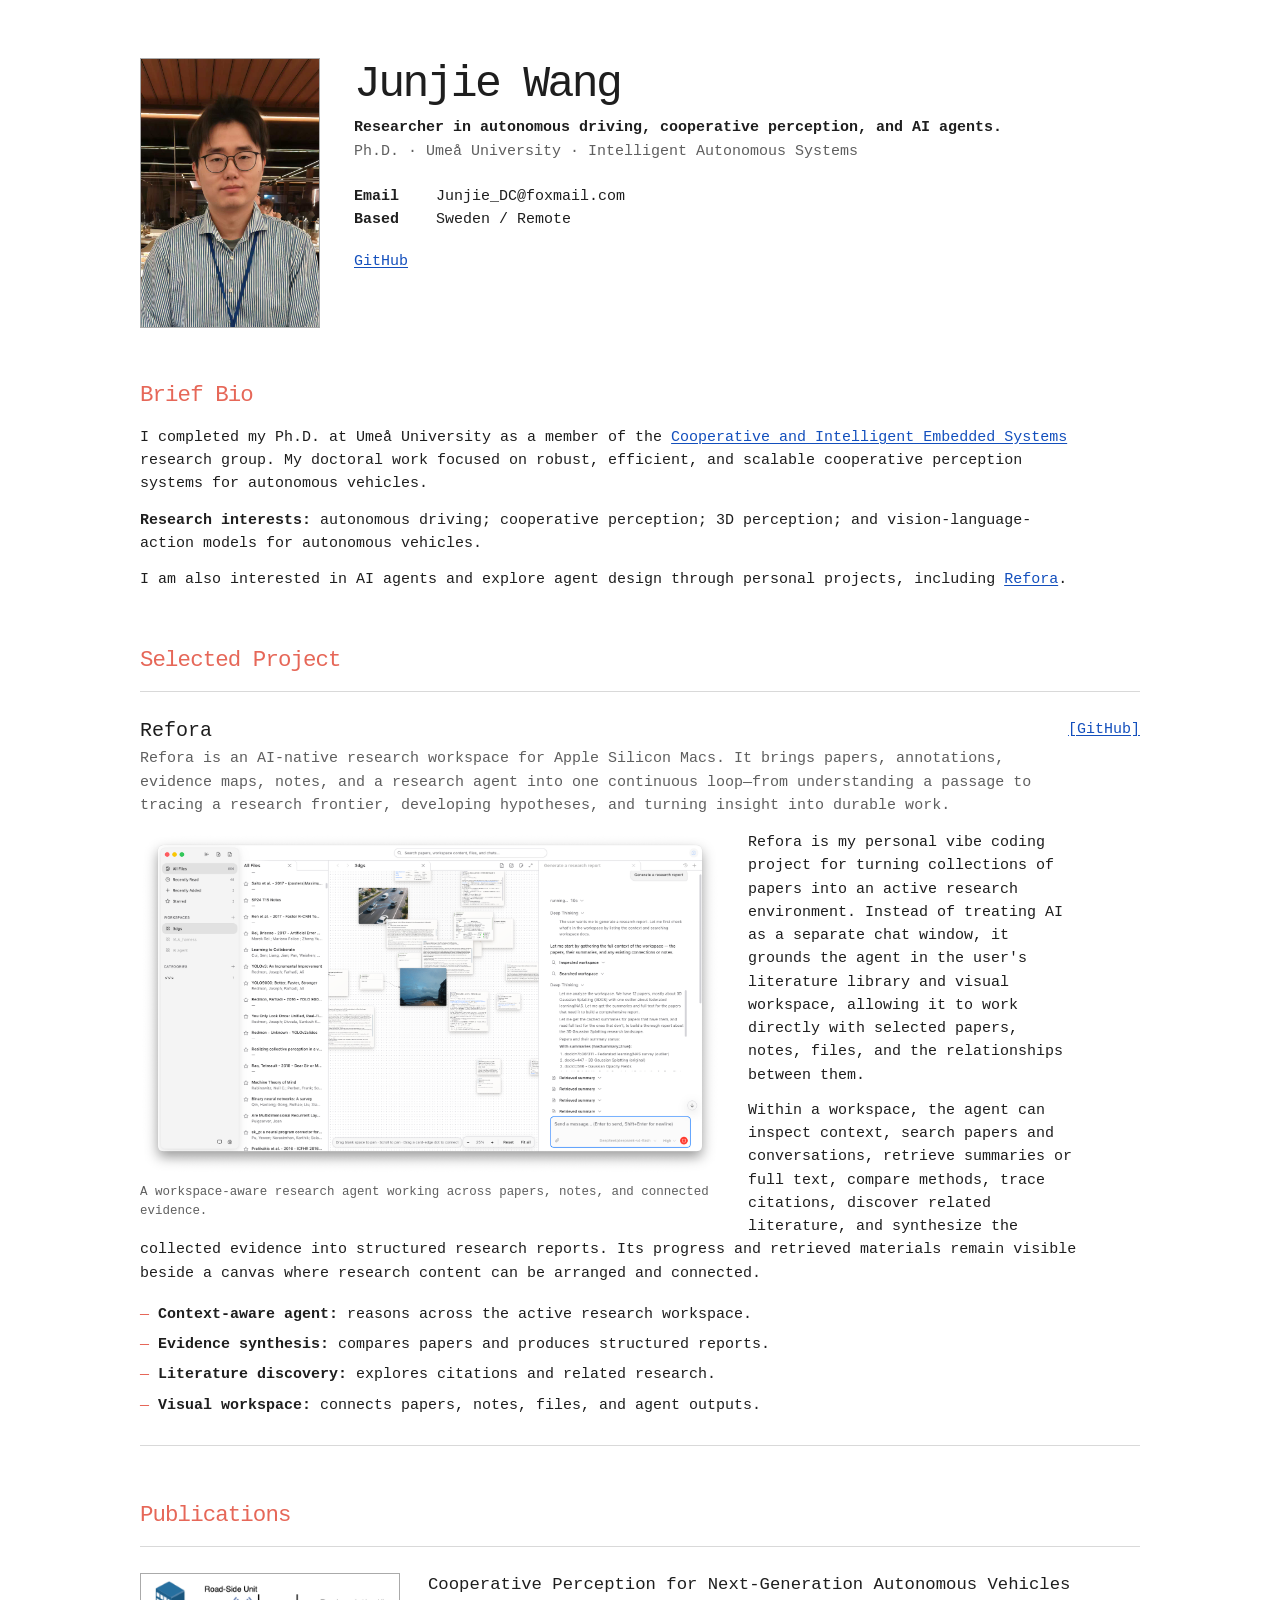
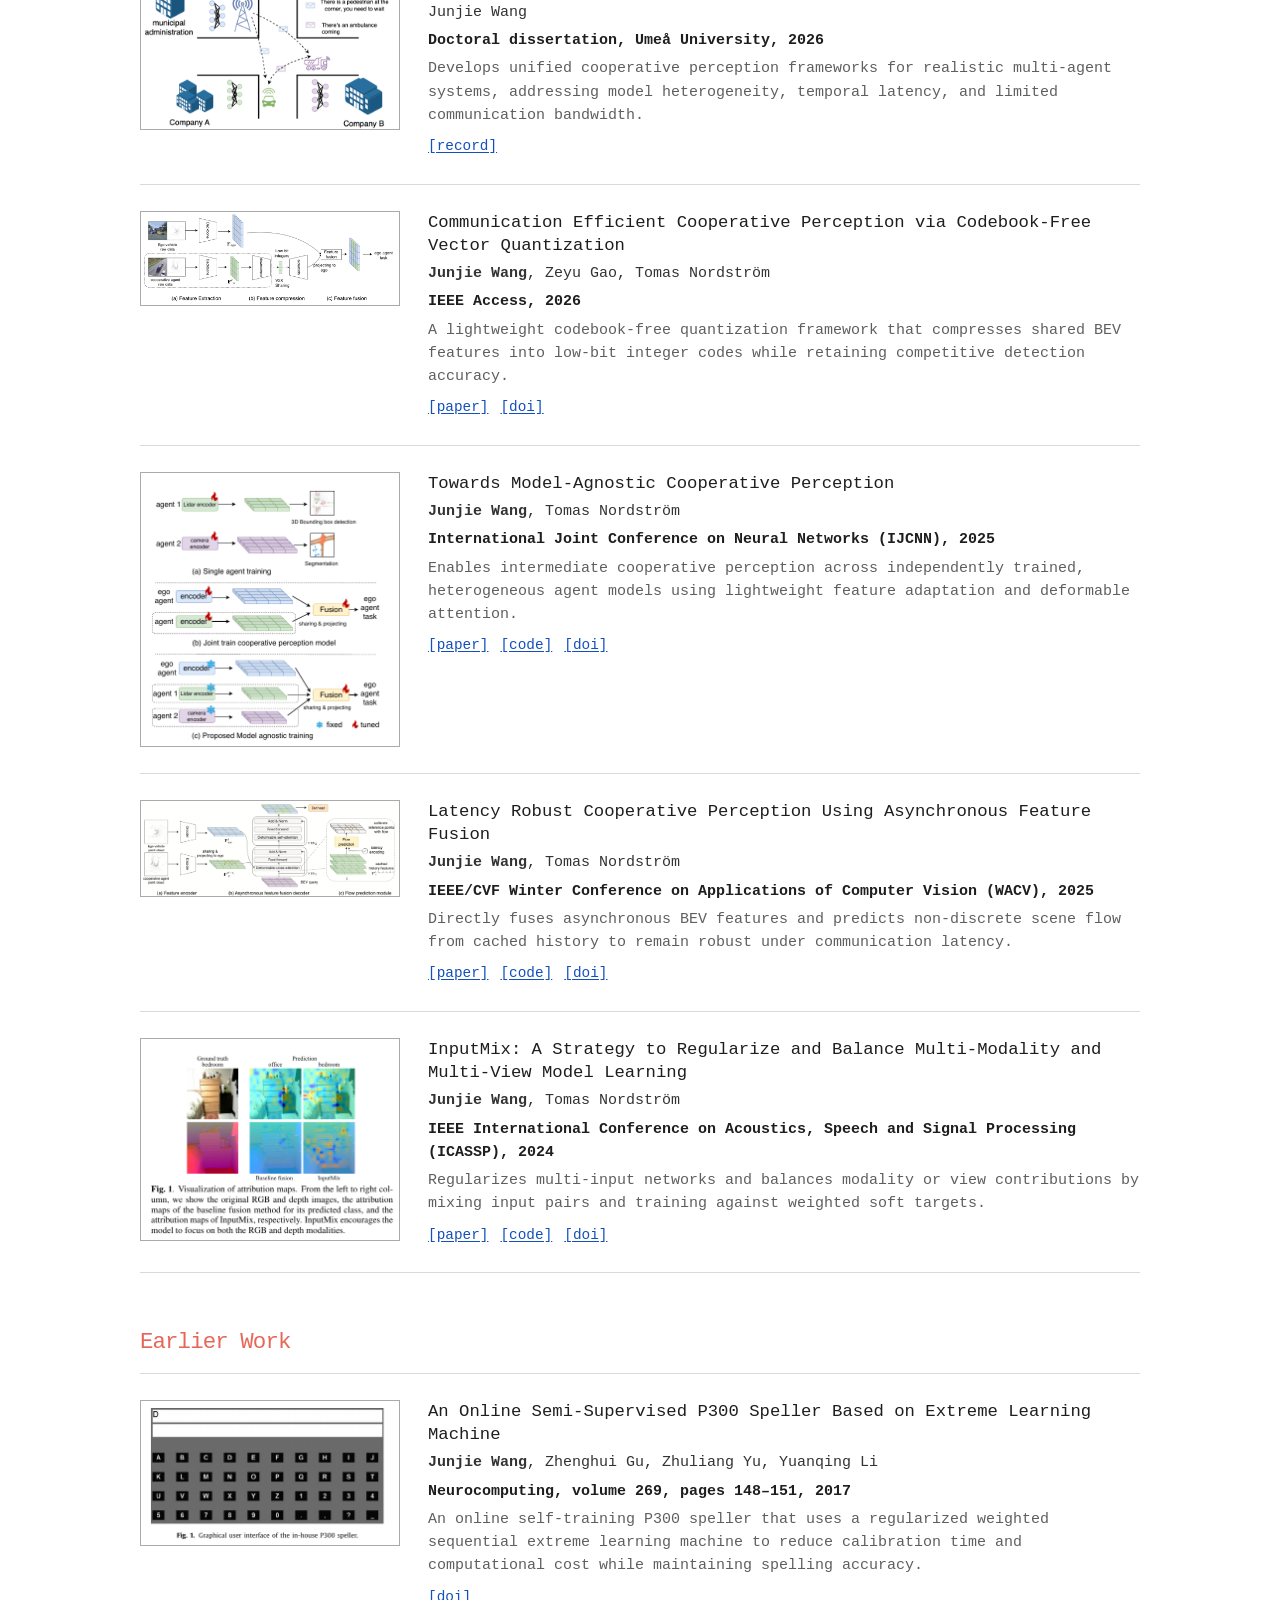
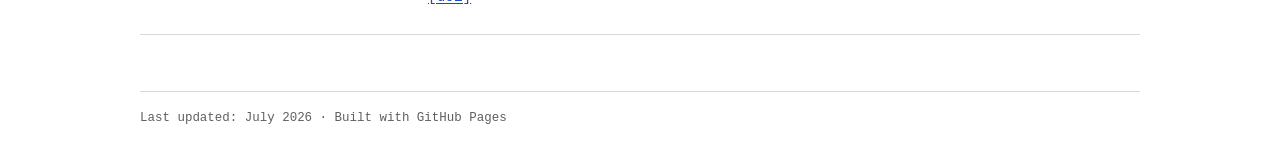
==== commit f8a98476: "update" ====
--- a/index.html
+++ b/index.html
@@ -616,7 +616,7 @@
           perception; and vision-language-action models for autonomous vehicles.
         </p>
         <p>
-          I am also deeply interested in AI agents and explore agent design through personal
+          I am also interested in AI agents and explore agent design through personal
           projects, including <a href="https://github.com/junjie-wang-dev/Refora">Refora</a>.
         </p>
       </section>
@@ -627,7 +627,7 @@
             <div>
               <h3>Refora</h3>
               <p class="project-tagline">
-                An AI research agent for literature discovery and synthesis
+                Refora is an AI-native research workspace for Apple Silicon Macs. It brings papers, annotations, evidence maps, notes, and a research agent into one continuous loop—from understanding a passage to tracing a research frontier, developing hypotheses, and turning insight into durable work.
               </p>
             </div>
             <a href="https://github.com/junjie-wang-dev/Refora">[GitHub]</a>
@@ -648,7 +648,7 @@
             </figcaption>
           </figure>
           <p class="project-description">
-            Refora is my personal AI research agent project for turning collections of papers into
+            Refora is my personal vibe coding project for turning collections of papers into
             an active research environment. Instead of treating AI as a separate chat window, it
             grounds the agent in the user's literature library and visual workspace, allowing it to
             work directly with selected papers, notes, files, and the relationships between them.
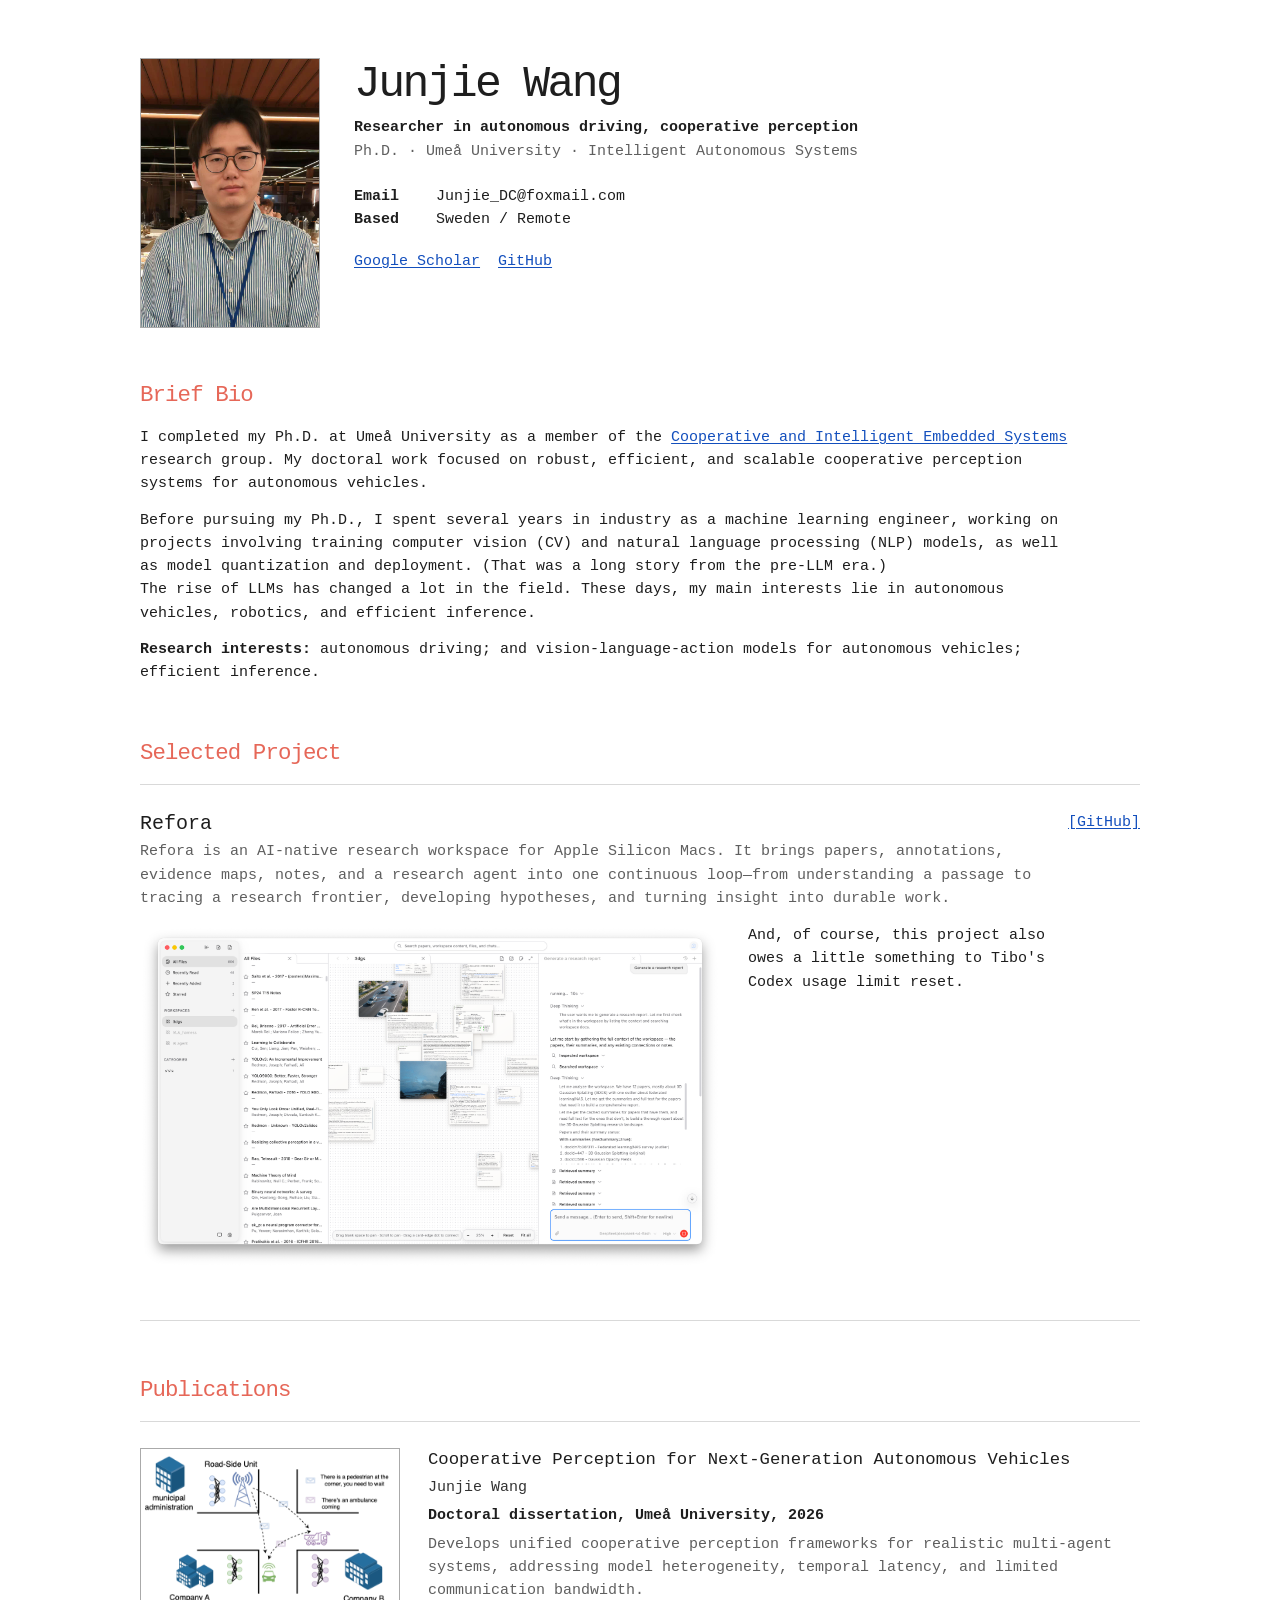
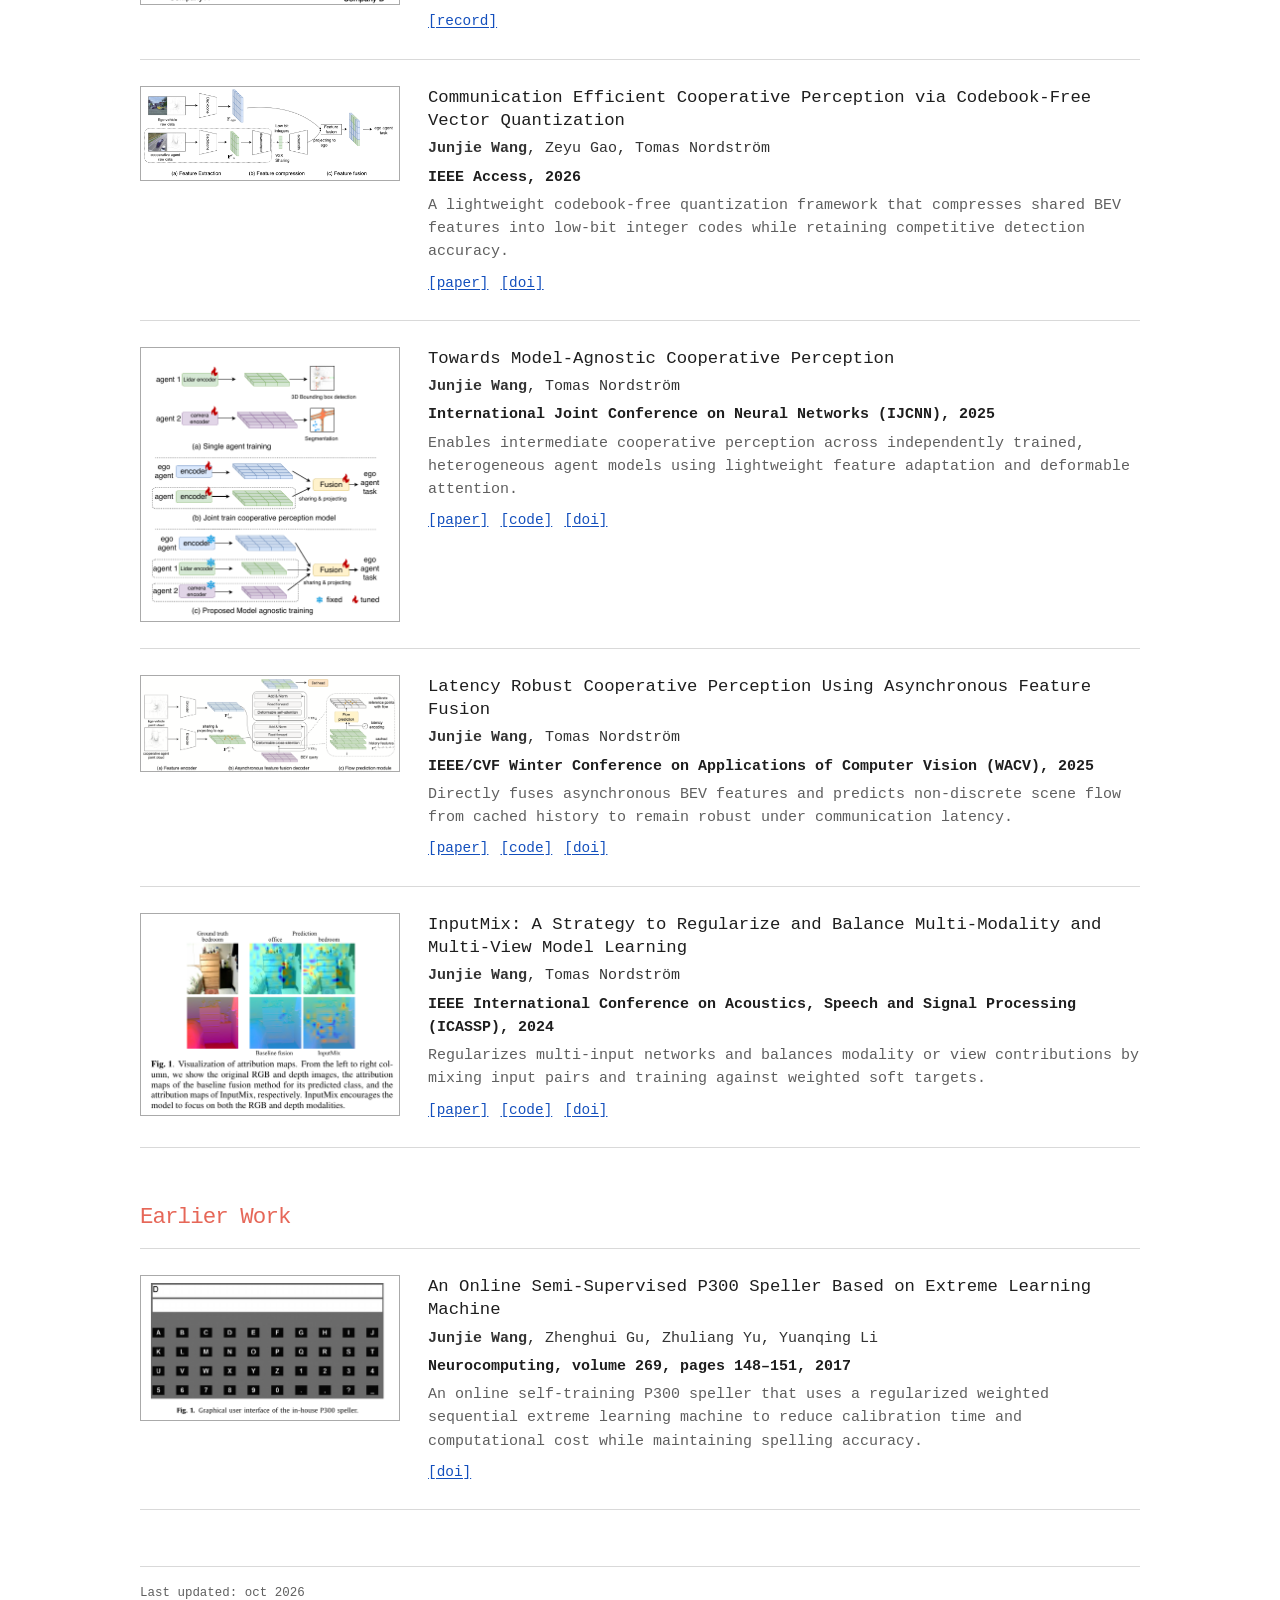
==== commit 43c8840a: "update" ====
--- a/index.html
+++ b/index.html
@@ -1,9 +1,9 @@
 <!DOCTYPE html>
+<!-- Generated by edit_homepage.py from content.json and templates/homepage.html. -->
 <html lang="en">
   <head>
     <meta charSet="utf-8" />
     <meta name="viewport" content="width=device-width, initial-scale=1" />
-    <link rel="preload" href="https://github.com/junjie-wang-dev.png?size=360" as="image" />
     <style>
       @layer theme {
         :root, :host {
@@ -314,6 +314,9 @@
       .profile-summary {
         padding-top: 2px;
       }
+      .profile-header.without-photo, .publication.without-image {
+        grid-template-columns: minmax(0, 1fr);
+      }
       h1, h2, h3, p {
         margin-top: 0;
       }
@@ -390,6 +393,12 @@
         color: var(--muted);
         margin-bottom: 0;
       }
+      .project-links {
+        display: flex;
+        flex-wrap: wrap;
+        flex-shrink: 0;
+        gap: 8px 12px;
+      }
       .project-description {
         max-width: 940px;
         margin-bottom: 12px;
@@ -544,261 +553,114 @@
         .project-heading {
           display: block;
         }
-        .project-heading > a {
+        .project-heading > .project-links {
           margin-top: 8px;
-          display: inline-block;
         }
       }
     </style>
     <title>Junjie Wang — Researcher &amp; Builder</title>
-    <meta
-      name="description"
-      content="Academic homepage of Junjie Wang — autonomous driving, cooperative perception, 3D perception, vision-language-action models, and AI agents."
-    />
+    <meta name="description" content="Academic homepage of Junjie Wang — autonomous driving, cooperative perception, 3D perception, vision-language-action models, and AI agents." />
     <meta property="og:title" content="Junjie Wang — Academic Homepage" />
-    <meta
-      property="og:description"
-      content="Research in autonomous driving, cooperative perception, 3D perception, vision-language-action models, and AI agents."
-    />
+    <meta property="og:description" content="Research in autonomous driving, cooperative perception, 3D perception, vision-language-action models, and AI agents." />
     <meta property="og:image" content="https://jessewong333.github.io/og-minimal.png" />
     <meta property="og:image:width" content="1536" />
     <meta property="og:image:height" content="1024" />
     <meta property="og:type" content="website" />
     <meta name="twitter:card" content="summary_large_image" />
     <meta name="twitter:title" content="Junjie Wang — Academic Homepage" />
-    <meta
-      name="twitter:description"
-      content="Autonomous Driving · Cooperative Perception · 3D Perception · AI Agents"
-    />
+    <meta name="twitter:description" content="Autonomous Driving · Cooperative Perception · 3D Perception · AI Agents" />
     <meta name="twitter:image" content="https://jessewong333.github.io/og-minimal.png" />
   </head>
   <body>
     <main class="page-shell">
       <header class="profile-header">
-        <img
-          class="profile-photo"
-          src="images/profile.jpg"
-          alt="Junjie Wang"
-          width="180"
-          height="270"
-        />
+        <img class="profile-photo" src="images/profile.jpg" alt="Junjie Wang" width="180" height="270" />
         <div class="profile-summary">
           <h1>Junjie Wang</h1>
-          <p class="role">Researcher in autonomous driving, cooperative perception, and AI agents.</p>
+          <p class="role">Researcher in autonomous driving, cooperative perception</p>
           <p class="affiliation">Ph.D. · Umeå University · Intelligent Autonomous Systems</p>
-          <dl class="contact-list">
-            <div>
-              <dt>Email</dt>
-              <dd>Junjie_DC@foxmail.com</dd>
-            </div>
-            <div>
-              <dt>Based</dt>
-              <dd>Sweden / Remote</dd>
-            </div>
-          </dl>
-          <nav class="profile-links" aria-label="Profile links">
-            <a href="https://github.com/junjie-wang-dev">GitHub</a>
-          </nav>
+          <dl class="contact-list"><div><dt>Email</dt><dd>Junjie_DC@foxmail.com</dd></div>
+<div><dt>Based</dt><dd>Sweden / Remote</dd></div></dl>
+          <nav class="profile-links" aria-label="Profile links"><a href="https://scholar.google.com/citations?user=HgEezt8AAAAJ&amp;hl=en&amp;oi=ao">Google Scholar</a>
+<a href="https://github.com/junjie-wang-dev">GitHub</a></nav>
         </div>
       </header>
       <section class="bio-section" aria-labelledby="bio-title">
         <h2 id="bio-title">Brief Bio</h2>
-        <p>
-          I completed my Ph.D. at Umeå University as a member of the
-          <a
-            href="https://www.umu.se/en/research/groups/cooperative-and-intelligent-embedded-systems/"
-          >Cooperative and Intelligent Embedded Systems</a>
-          research group. My doctoral work focused on robust, efficient, and scalable cooperative
-          perception systems for autonomous vehicles.
-        </p>
-        <p>
-          <strong>Research interests:</strong> autonomous driving; cooperative perception; 3D
-          perception; and vision-language-action models for autonomous vehicles.
-        </p>
-        <p>
-          I am also interested in AI agents and explore agent design through personal
-          projects, including <a href="https://github.com/junjie-wang-dev/Refora">Refora</a>.
-        </p>
+        <p>I completed my Ph.D. at Umeå University as a member of the <a href="https://www.umu.se/en/research/groups/cooperative-and-intelligent-embedded-systems/">Cooperative and Intelligent Embedded Systems</a> research group. My doctoral work focused on robust, efficient, and scalable cooperative perception systems for autonomous vehicles. </p>
+        <p>Before pursuing my Ph.D., I spent several years in industry as a machine learning engineer, working on projects involving training computer vision (CV) and natural language processing (NLP) models, as well as model quantization and deployment. (That was a long story from the pre-LLM era.)<br>The rise of LLMs has changed a lot in the field. These days, my main interests lie in autonomous vehicles, robotics, and efficient inference.</p>
+        <p><strong>Research interests:</strong> autonomous driving; and vision-language-action models for autonomous vehicles; efficient inference.</p>
       </section>
       <section class="projects-section" aria-labelledby="projects-title">
         <h2 id="projects-title">Selected Project</h2>
         <article class="project-card">
           <header class="project-heading">
-            <div>
-              <h3>Refora</h3>
-              <p class="project-tagline">
-                Refora is an AI-native research workspace for Apple Silicon Macs. It brings papers, annotations, evidence maps, notes, and a research agent into one continuous loop—from understanding a passage to tracing a research frontier, developing hypotheses, and turning insight into durable work.
-              </p>
-            </div>
-            <a href="https://github.com/junjie-wang-dev/Refora">[GitHub]</a>
+            <div><h3>Refora</h3><p class="project-tagline">Refora is an AI-native research workspace for Apple Silicon Macs. It brings papers, annotations, evidence maps, notes, and a research agent into one continuous loop—from understanding a passage to tracing a research frontier, developing hypotheses, and turning insight into durable work.</p></div>
+            <nav class="project-links" aria-label="Project links"><a href="https://github.com/junjie-wang-dev/Refora">[GitHub]</a></nav>
           </header>
-          <figure class="project-figure">
-            <a href="https://github.com/junjie-wang-dev/Refora">
-              <img
-                class="project-image"
-                src="images/projects/refora-workspace.png"
-                alt="Refora interface showing a PDF library, a connected visual research workspace, and an AI agent generating a research report"
-                width="1800"
-                height="1061"
-                loading="lazy"
-              />
-            </a>
-            <figcaption>
-              A workspace-aware research agent working across papers, notes, and connected evidence.
-            </figcaption>
-          </figure>
-          <p class="project-description">
-            Refora is my personal vibe coding project for turning collections of papers into
-            an active research environment. Instead of treating AI as a separate chat window, it
-            grounds the agent in the user's literature library and visual workspace, allowing it to
-            work directly with selected papers, notes, files, and the relationships between them.
-          </p>
-          <p class="project-description">
-            Within a workspace, the agent can inspect context, search papers and conversations,
-            retrieve summaries or full text, compare methods, trace citations, discover related
-            literature, and synthesize the collected evidence into structured research reports. Its
-            progress and retrieved materials remain visible beside a canvas where research content
-            can be arranged and connected.
-          </p>
-          <ul class="project-features">
-            <li><strong>Context-aware agent:</strong> reasons across the active research workspace.</li>
-            <li><strong>Evidence synthesis:</strong> compares papers and produces structured reports.</li>
-            <li><strong>Literature discovery:</strong> explores citations and related research.</li>
-            <li><strong>Visual workspace:</strong> connects papers, notes, files, and agent outputs.</li>
-          </ul>
+          <figure class="project-figure"><a href="https://github.com/junjie-wang-dev/Refora"><img class="project-image" src="images/projects/refora-workspace.png" alt="Refora interface showing a PDF library, a connected visual research workspace, and an AI agent generating a research report" width="1800" height="1061" loading="lazy" /></a><figcaption></figcaption></figure>
+          <p class="project-description">And, of course, this project also owes a little something to Tibo's Codex usage limit reset.</p>
+          <ul class="project-features"></ul>
         </article>
       </section>
       <section class="publications-section" aria-labelledby="publications-title">
         <h2 id="publications-title">Publications</h2>
         <div class="publication-list">
           <article class="publication">
-            <img
-              class="publication-image"
-              src="images/publications/phd-thesis.png"
-              alt="Overview connecting the thesis research objectives, four included papers, and their synthesis"
-              width="680"
-              height="360"
-              loading="lazy"
-            />
+            <img class="publication-image" src="images/publications/phd-thesis.png" alt="Overview connecting the thesis research objectives, four included papers, and their synthesis" width="680" height="360" loading="lazy" />
             <div class="publication-copy">
               <h3>Cooperative Perception for Next-Generation Autonomous Vehicles</h3>
               <p class="authors">Junjie Wang</p>
               <p class="venue">Doctoral dissertation, Umeå University, 2026</p>
-              <p class="description">
-                Develops unified cooperative perception frameworks for realistic multi-agent
-                systems, addressing model heterogeneity, temporal latency, and limited communication
-                bandwidth.
-              </p>
-              <div class="publication-links">
-                <a href="https://umu.diva-portal.org/smash/record.jsf?pid=diva2%3A2052321"
-                >[record]</a>
-              </div>
+              <p class="description">Develops unified cooperative perception frameworks for realistic multi-agent systems, addressing model heterogeneity, temporal latency, and limited communication bandwidth.</p>
+              <div class="publication-links"><a href="https://umu.diva-portal.org/smash/record.jsf?pid=diva2%3A2052321">[record]</a></div>
             </div>
           </article>
           <article class="publication">
-            <img
-              class="publication-image"
-              src="images/publications/cfq4cp.png"
-              alt="Conceptual cooperative perception network connecting a road-side unit and autonomous vehicles"
-              width="760"
-              height="570"
-              loading="lazy"
-            />
+            <img class="publication-image" src="images/publications/cfq4cp.png" alt="Conceptual cooperative perception network connecting a road-side unit and autonomous vehicles" width="760" height="570" loading="lazy" />
             <div class="publication-copy">
-              <h3>
-                Communication Efficient Cooperative Perception via Codebook-Free Vector Quantization
-              </h3>
+              <h3>Communication Efficient Cooperative Perception via Codebook-Free Vector Quantization</h3>
               <p class="authors"><strong>Junjie Wang</strong>, Zeyu Gao, Tomas Nordström</p>
               <p class="venue">IEEE Access, 2026</p>
-              <p class="description">
-                A lightweight codebook-free quantization framework that compresses shared BEV
-                features into low-bit integer codes while retaining competitive detection accuracy.
-              </p>
-              <div class="publication-links">
-                <a href="papers/cfq4cp.pdf">[paper]</a>
-                <a href="https://doi.org/10.1109/ACCESS.2026.3674083">[doi]</a>
-              </div>
+              <p class="description">A lightweight codebook-free quantization framework that compresses shared BEV features into low-bit integer codes while retaining competitive detection accuracy.</p>
+              <div class="publication-links"><a href="papers/cfq4cp.pdf">[paper]</a>
+<a href="https://doi.org/10.1109/ACCESS.2026.3674083">[doi]</a></div>
             </div>
           </article>
           <article class="publication">
-            <img
-              class="publication-image"
-              src="images/publications/imcp.png"
-              alt="Comparison of single-agent, jointly trained, and model-agnostic cooperative perception"
-              width="520"
-              height="550"
-              loading="lazy"
-            />
+            <img class="publication-image" src="images/publications/imcp.png" alt="Comparison of single-agent, jointly trained, and model-agnostic cooperative perception" width="520" height="550" loading="lazy" />
             <div class="publication-copy">
               <h3>Towards Model-Agnostic Cooperative Perception</h3>
               <p class="authors"><strong>Junjie Wang</strong>, Tomas Nordström</p>
               <p class="venue">International Joint Conference on Neural Networks (IJCNN), 2025</p>
-              <p class="description">
-                Enables intermediate cooperative perception across independently trained,
-                heterogeneous agent models using lightweight feature adaptation and deformable
-                attention.
-              </p>
-              <div class="publication-links">
-                <a href="papers/imcp.pdf">[paper]</a>
-                <a href="https://github.com/JesseWong333/IMCP">[code]</a>
-                <a href="https://doi.org/10.1109/IJCNN64981.2025.11229412">[doi]</a>
-              </div>
+              <p class="description">Enables intermediate cooperative perception across independently trained, heterogeneous agent models using lightweight feature adaptation and deformable attention.</p>
+              <div class="publication-links"><a href="papers/imcp.pdf">[paper]</a>
+<a href="https://github.com/JesseWong333/IMCP">[code]</a>
+<a href="https://doi.org/10.1109/IJCNN64981.2025.11229412">[doi]</a></div>
             </div>
           </article>
           <article class="publication">
-            <img
-              class="publication-image"
-              src="images/publications/lrcp.png"
-              alt="Cooperative detection under 300 millisecond latency, with and without LRCP compensation"
-              width="500"
-              height="430"
-              loading="lazy"
-            />
+            <img class="publication-image" src="images/publications/lrcp.png" alt="Cooperative detection under 300 millisecond latency, with and without LRCP compensation" width="500" height="430" loading="lazy" />
             <div class="publication-copy">
               <h3>Latency Robust Cooperative Perception Using Asynchronous Feature Fusion</h3>
               <p class="authors"><strong>Junjie Wang</strong>, Tomas Nordström</p>
-              <p class="venue">
-                IEEE/CVF Winter Conference on Applications of Computer Vision (WACV), 2025
-              </p>
-              <p class="description">
-                Directly fuses asynchronous BEV features and predicts non-discrete scene flow from
-                cached history to remain robust under communication latency.
-              </p>
-              <div class="publication-links">
-                <a href="papers/lrcp.pdf">[paper]</a>
-                <a href="https://github.com/JesseWong333/LRCP">[code]</a>
-                <a href="https://doi.org/10.1109/WACV61041.2025.00476">[doi]</a>
-              </div>
+              <p class="venue">IEEE/CVF Winter Conference on Applications of Computer Vision (WACV), 2025</p>
+              <p class="description">Directly fuses asynchronous BEV features and predicts non-discrete scene flow from cached history to remain robust under communication latency.</p>
+              <div class="publication-links"><a href="papers/lrcp.pdf">[paper]</a>
+<a href="https://github.com/JesseWong333/LRCP">[code]</a>
+<a href="https://doi.org/10.1109/WACV61041.2025.00476">[doi]</a></div>
             </div>
           </article>
           <article class="publication">
-            <img
-              class="publication-image"
-              src="images/publications/inputmix.png"
-              alt="Attribution maps comparing baseline fusion with InputMix on RGB and depth inputs"
-              width="520"
-              height="405"
-              loading="lazy"
-            />
+            <img class="publication-image" src="images/publications/inputmix.png" alt="Attribution maps comparing baseline fusion with InputMix on RGB and depth inputs" width="520" height="405" loading="lazy" />
             <div class="publication-copy">
-              <h3>
-                InputMix: A Strategy to Regularize and Balance Multi-Modality and Multi-View Model
-                Learning
-              </h3>
+              <h3>InputMix: A Strategy to Regularize and Balance Multi-Modality and Multi-View Model Learning</h3>
               <p class="authors"><strong>Junjie Wang</strong>, Tomas Nordström</p>
-              <p class="venue">
-                IEEE International Conference on Acoustics, Speech and Signal Processing (ICASSP),
-                2024
-              </p>
-              <p class="description">
-                Regularizes multi-input networks and balances modality or view contributions by
-                mixing input pairs and training against weighted soft targets.
-              </p>
-              <div class="publication-links">
-                <a href="papers/inputmix.pdf">[paper]</a>
-                <a href="https://github.com/JesseWong333/inputmix/">[code]</a>
-                <a href="https://doi.org/10.1109/ICASSP48485.2024.10446664">[doi]</a>
-              </div>
+              <p class="venue">IEEE International Conference on Acoustics, Speech and Signal Processing (ICASSP), 2024</p>
+              <p class="description">Regularizes multi-input networks and balances modality or view contributions by mixing input pairs and training against weighted soft targets.</p>
+              <div class="publication-links"><a href="papers/inputmix.pdf">[paper]</a>
+<a href="https://github.com/JesseWong333/inputmix/">[code]</a>
+<a href="https://doi.org/10.1109/ICASSP48485.2024.10446664">[doi]</a></div>
             </div>
           </article>
         </div>
@@ -807,35 +669,18 @@
         <h2 id="earlier-work-title">Earlier Work</h2>
         <div class="publication-list">
           <article class="publication">
-            <img
-              class="publication-image"
-              src="images/publications/p300-speller.png"
-              alt="Graphical user interface of the in-house P300 speller"
-              width="520"
-              height="290"
-              loading="lazy"
-            />
+            <img class="publication-image" src="images/publications/p300-speller.png" alt="Graphical user interface of the in-house P300 speller" width="520" height="290" loading="lazy" />
             <div class="publication-copy">
               <h3>An Online Semi-Supervised P300 Speller Based on Extreme Learning Machine</h3>
-              <p class="authors">
-                <strong>Junjie Wang</strong>, Zhenghui Gu, Zhuliang Yu, Yuanqing Li
-              </p>
+              <p class="authors"><strong>Junjie Wang</strong>, Zhenghui Gu, Zhuliang Yu, Yuanqing Li</p>
               <p class="venue">Neurocomputing, volume 269, pages 148–151, 2017</p>
-              <p class="description">
-                An online self-training P300 speller that uses a regularized weighted sequential
-                extreme learning machine to reduce calibration time and computational cost while
-                maintaining spelling accuracy.
-              </p>
-              <div class="publication-links">
-                <a href="https://doi.org/10.1016/j.neucom.2016.12.098">[doi]</a>
-              </div>
+              <p class="description">An online self-training P300 speller that uses a regularized weighted sequential extreme learning machine to reduce calibration time and computational cost while maintaining spelling accuracy.</p>
+              <div class="publication-links"><a href="https://doi.org/10.1016/j.neucom.2016.12.098">[doi]</a></div>
             </div>
           </article>
         </div>
       </section>
-      <footer>
-        <p>Last updated: July 2026 · Built with GitHub Pages</p>
-      </footer>
+      <footer><p>Last updated: oct 2026</p></footer>
     </main>
   </body>
 </html>
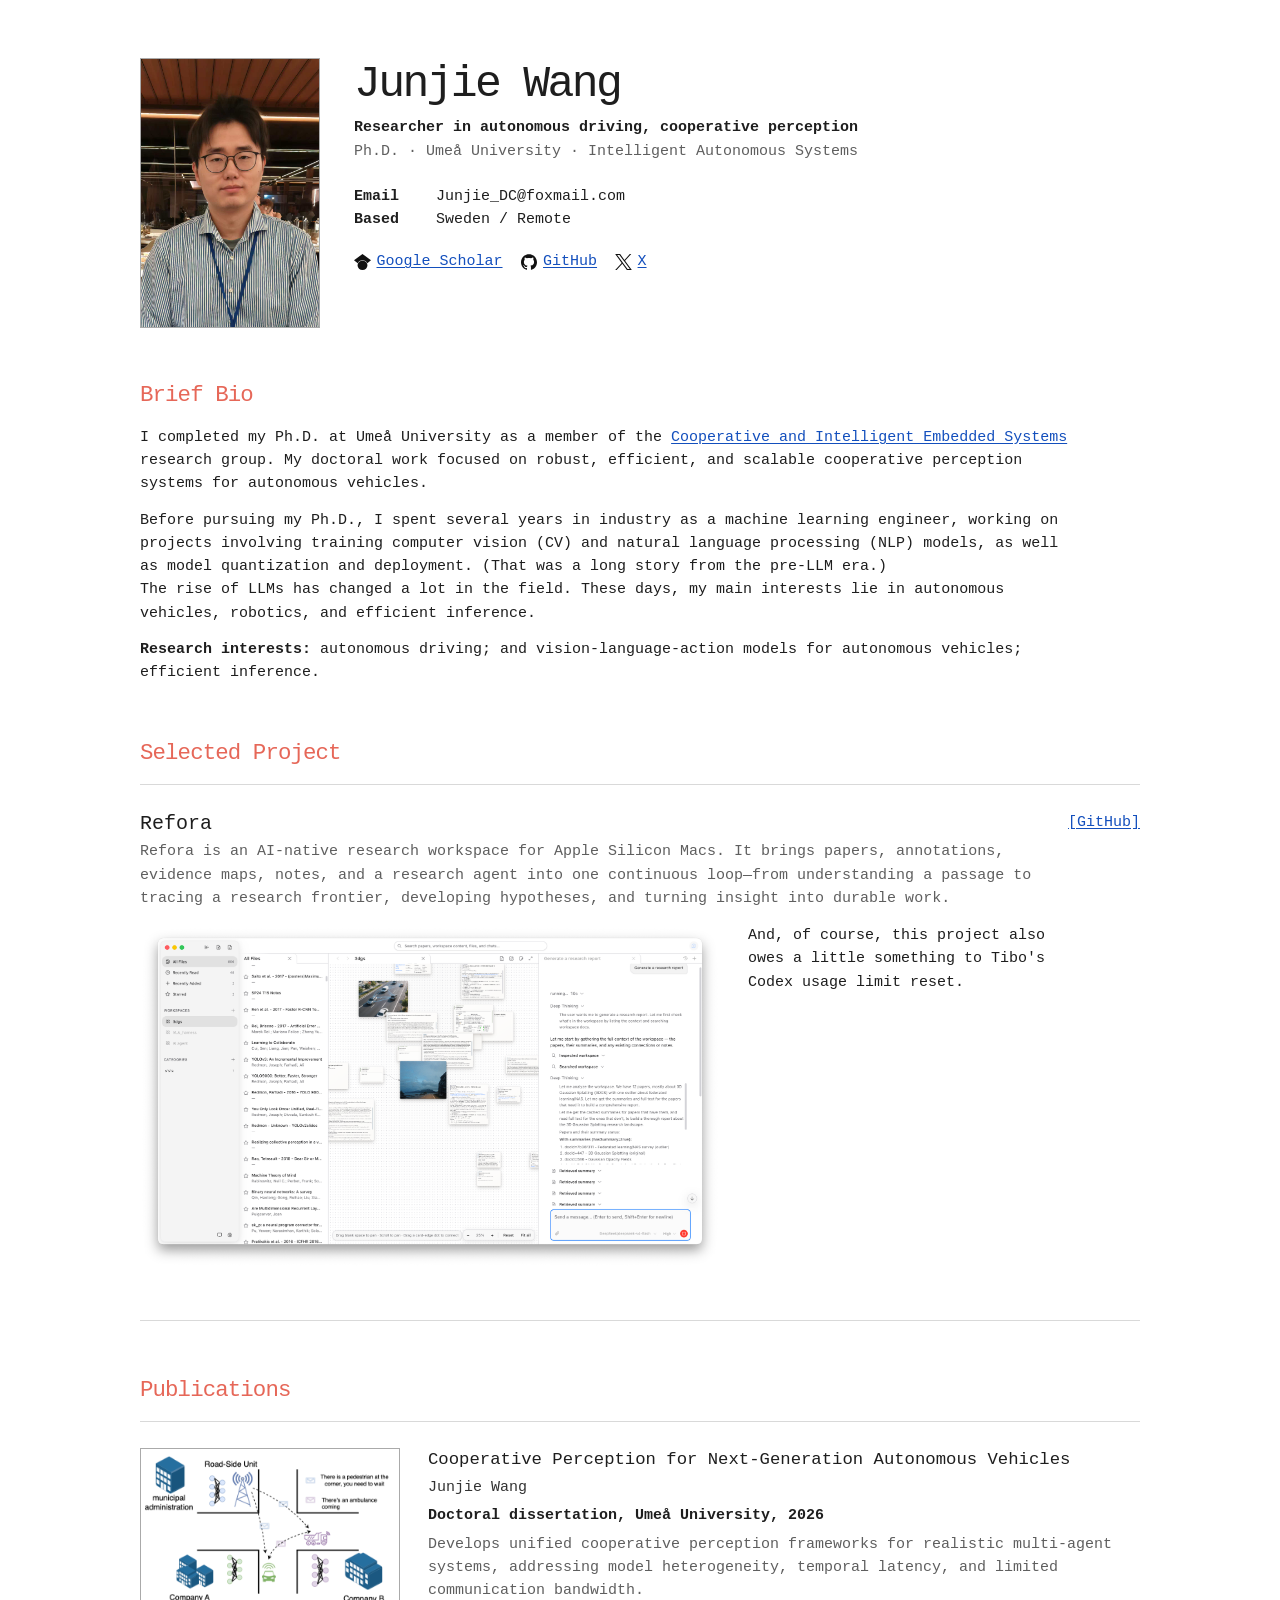
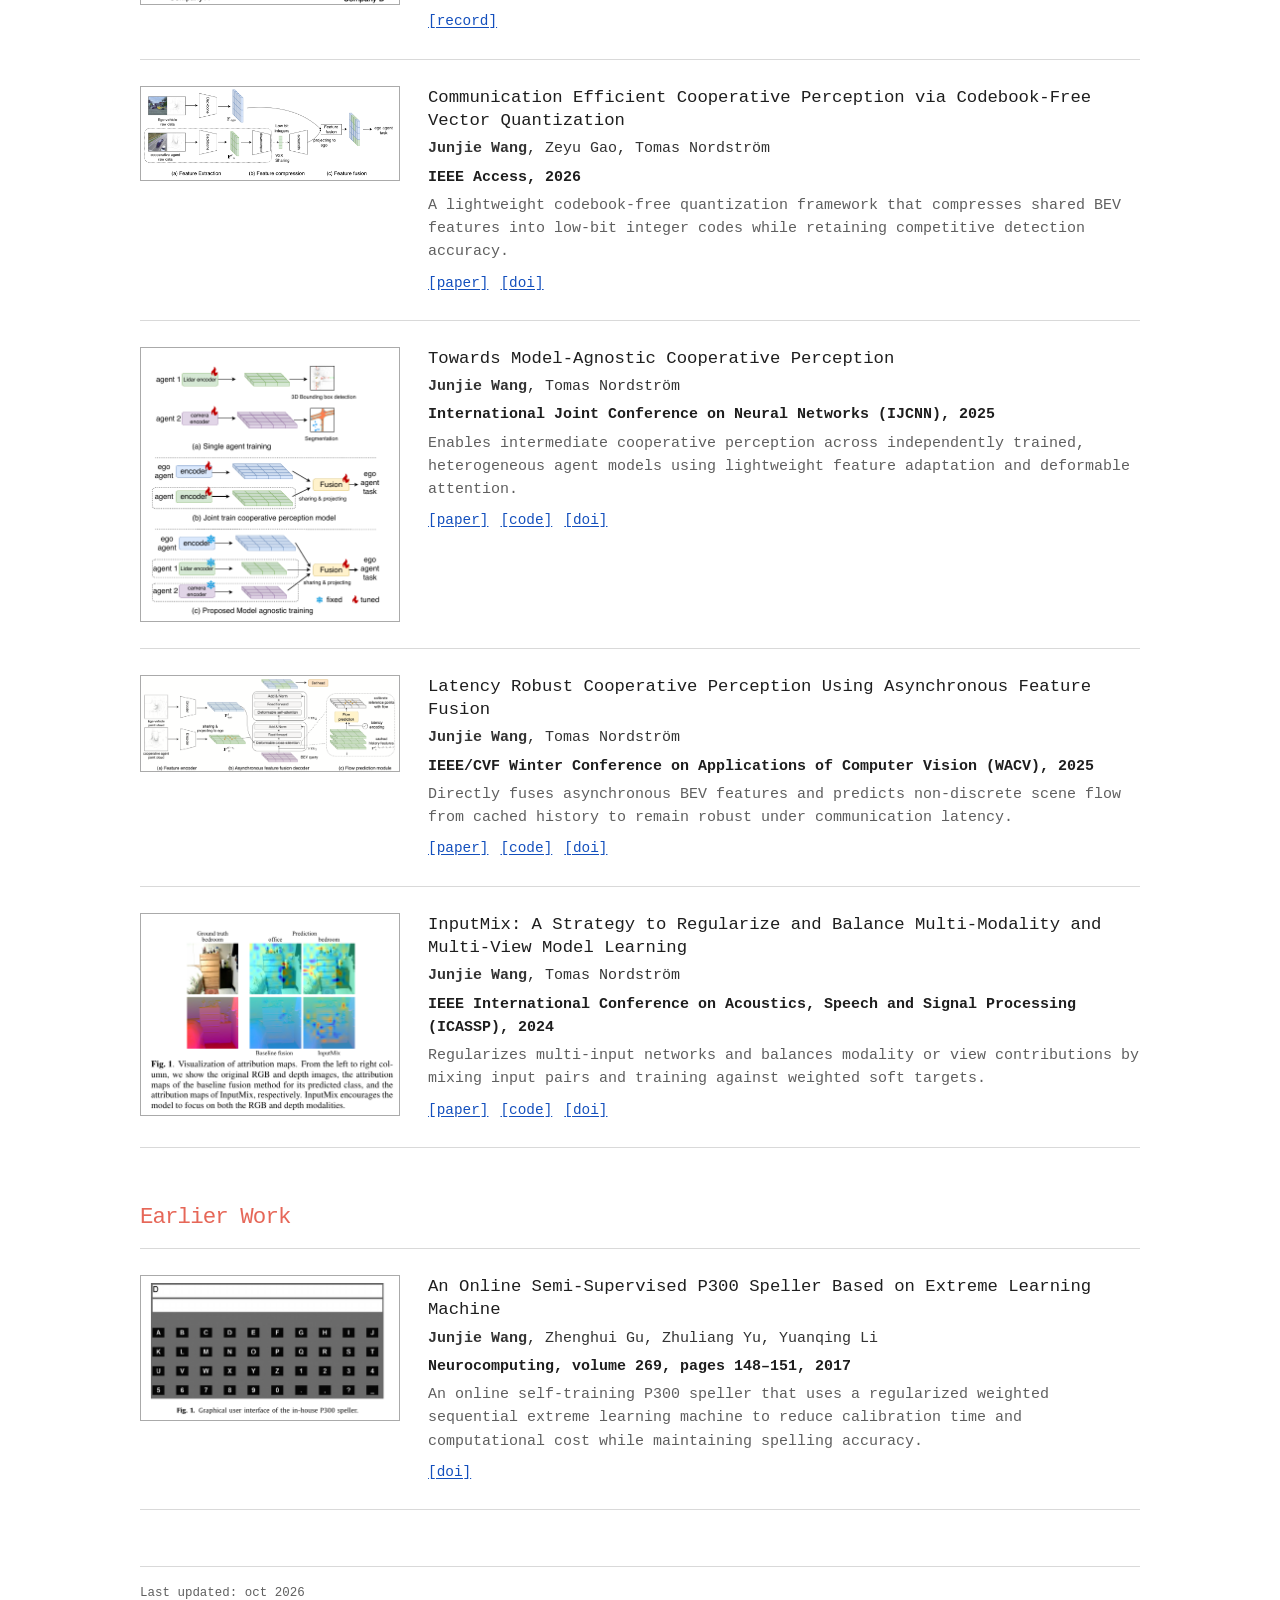
==== commit f131eb00: "update" ====
--- a/index.html
+++ b/index.html
@@ -352,6 +352,17 @@
         flex-wrap: wrap;
         gap: 7px 18px;
         display: flex;
+      }
+      .profile-links > a {
+        display: inline-flex;
+        align-items: center;
+        gap: 6px;
+      }
+      .social-icon {
+        width: 1.1em;
+        height: 1.1em;
+        flex-shrink: 0;
+        object-fit: contain;
       }
       .bio-section, .projects-section, .publications-section, .earlier-work-section {
         margin-bottom: 56px;
@@ -581,8 +592,9 @@
           <p class="affiliation">Ph.D. · Umeå University · Intelligent Autonomous Systems</p>
           <dl class="contact-list"><div><dt>Email</dt><dd>Junjie_DC@foxmail.com</dd></div>
 <div><dt>Based</dt><dd>Sweden / Remote</dd></div></dl>
-          <nav class="profile-links" aria-label="Profile links"><a href="https://scholar.google.com/citations?user=HgEezt8AAAAJ&amp;hl=en&amp;oi=ao">Google Scholar</a>
-<a href="https://github.com/junjie-wang-dev">GitHub</a></nav>
+          <nav class="profile-links" aria-label="Profile links"><a href="https://scholar.google.com/citations?user=HgEezt8AAAAJ&amp;hl=en&amp;oi=ao"><img class="social-icon" src="images/social/googlescholar.svg" alt="" aria-hidden="true" width="16" height="16" />Google Scholar</a>
+<a href="https://github.com/junjie-wang-dev"><img class="social-icon" src="images/social/github.svg" alt="" aria-hidden="true" width="16" height="16" />GitHub</a>
+<a href="https://x.com/junjie_ml"><img class="social-icon" src="images/social/x.svg" alt="" aria-hidden="true" width="16" height="16" />X</a></nav>
         </div>
       </header>
       <section class="bio-section" aria-labelledby="bio-title">
